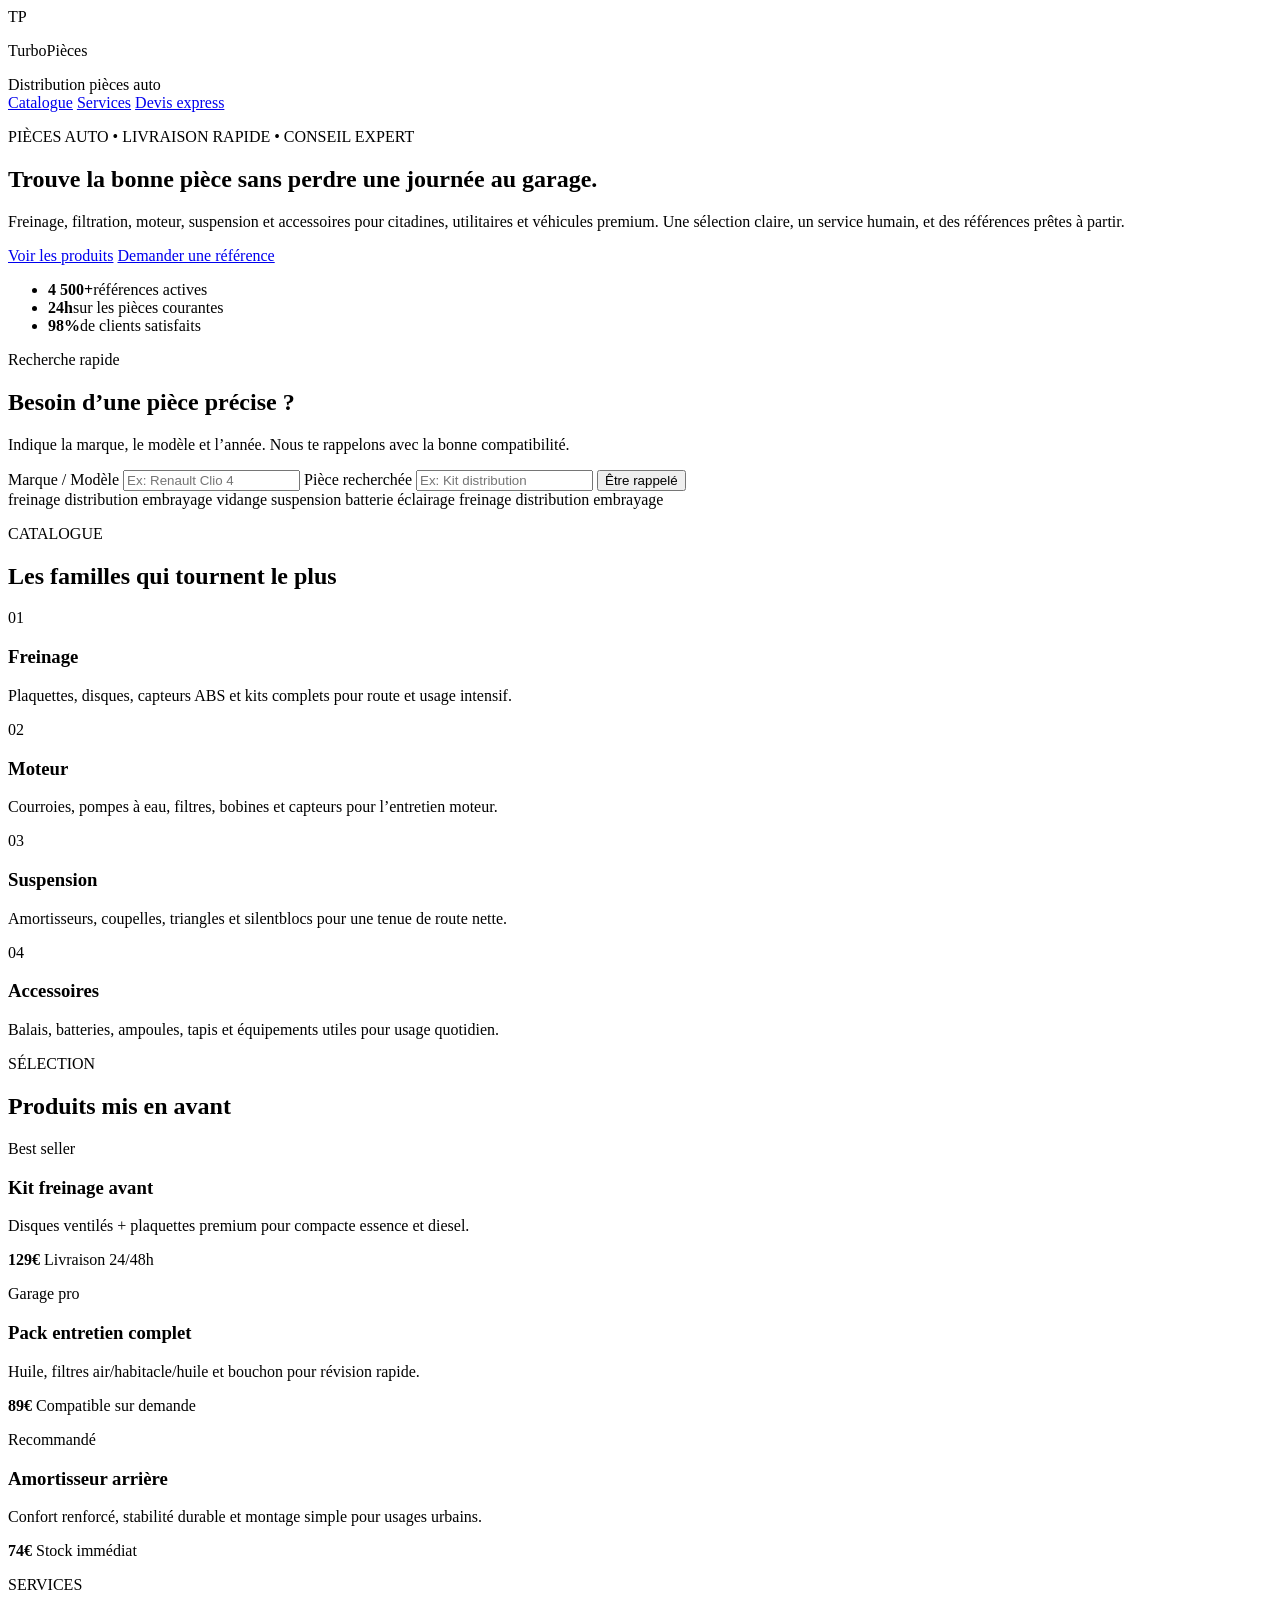
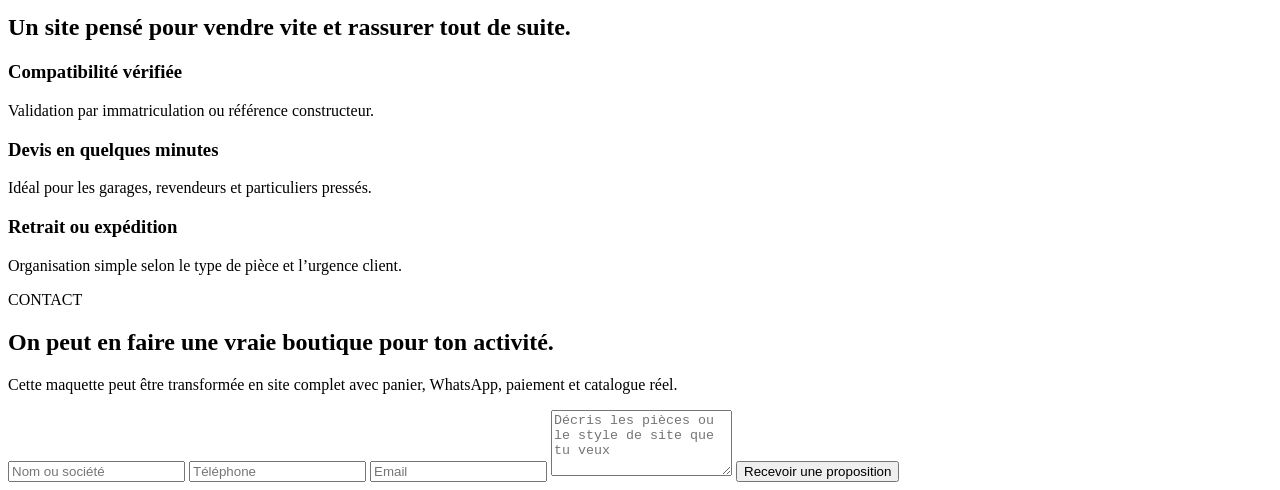
==== index.html @ 1acbd772 "Create index.html" ====
<!DOCTYPE html>
<html lang="fr">
<head>
  <meta charset="UTF-8">
  <meta name="viewport" content="width=device-width, initial-scale=1.0">
  <title>TurboPièces - Pièces auto neuves et reconditionnées</title>
  <meta name="description" content="TurboPièces propose des pièces auto fiables, des packs entretien et un accompagnement rapide pour trouver la bonne référence.">
  <link rel="preconnect" href="https://fonts.googleapis.com">
  <link rel="preconnect" href="https://fonts.gstatic.com" crossorigin>
  <link href="https://fonts.googleapis.com/css2?family=Oswald:wght@400;500;700&family=Manrope:wght@400;500;700;800&display=swap" rel="stylesheet">
  <link rel="stylesheet" href="styles.css">
</head>
<body>
  <div class="site-shell">
    <header class="hero">
      <nav class="topbar">
        <div class="brand">
          <span class="brand-mark">TP</span>
          <div>
            <p>TurboPièces</p>
            <span>Distribution pièces auto</span>
          </div>
        </div>
        <div class="topbar-links">
          <a href="#catalogue">Catalogue</a>
          <a href="#services">Services</a>
          <a href="#contact" class="button ghost">Devis express</a>
        </div>
      </nav>

      <section class="hero-content">
        <div class="hero-copy">
          <p class="eyebrow">PIÈCES AUTO • LIVRAISON RAPIDE • CONSEIL EXPERT</p>
          <h1>Trouve la bonne pièce sans perdre une journée au garage.</h1>
          <p class="hero-text">
            Freinage, filtration, moteur, suspension et accessoires pour citadines, utilitaires et véhicules premium.
            Une sélection claire, un service humain, et des références prêtes à partir.
          </p>
          <div class="hero-actions">
            <a href="#catalogue" class="button">Voir les produits</a>
            <a href="#contact" class="button secondary">Demander une référence</a>
          </div>
          <ul class="stats">
            <li><strong>4 500+</strong><span>références actives</span></li>
            <li><strong>24h</strong><span>sur les pièces courantes</span></li>
            <li><strong>98%</strong><span>de clients satisfaits</span></li>
          </ul>
        </div>

        <div class="hero-card">
          <p class="card-label">Recherche rapide</p>
          <h2>Besoin d’une pièce précise ?</h2>
          <p>Indique la marque, le modèle et l’année. Nous te rappelons avec la bonne compatibilité.</p>
          <form class="lookup-form">
            <label>
              Marque / Modèle
              <input type="text" placeholder="Ex: Renault Clio 4">
            </label>
            <label>
              Pièce recherchée
              <input type="text" placeholder="Ex: Kit distribution">
            </label>
            <button type="button" class="button full">Être rappelé</button>
          </form>
        </div>
      </section>
    </header>

    <main>
      <section class="marquee">
        <div class="marquee-track">
          <span>freinage</span>
          <span>distribution</span>
          <span>embrayage</span>
          <span>vidange</span>
          <span>suspension</span>
          <span>batterie</span>
          <span>éclairage</span>
          <span>freinage</span>
          <span>distribution</span>
          <span>embrayage</span>
        </div>
      </section>

      <section class="section" id="catalogue">
        <div class="section-heading">
          <p class="eyebrow">CATALOGUE</p>
          <h2>Les familles qui tournent le plus</h2>
        </div>
        <div class="category-grid">
          <article>
            <span>01</span>
            <h3>Freinage</h3>
            <p>Plaquettes, disques, capteurs ABS et kits complets pour route et usage intensif.</p>
          </article>
          <article>
            <span>02</span>
            <h3>Moteur</h3>
            <p>Courroies, pompes à eau, filtres, bobines et capteurs pour l’entretien moteur.</p>
          </article>
          <article>
            <span>03</span>
            <h3>Suspension</h3>
            <p>Amortisseurs, coupelles, triangles et silentblocs pour une tenue de route nette.</p>
          </article>
          <article>
            <span>04</span>
            <h3>Accessoires</h3>
            <p>Balais, batteries, ampoules, tapis et équipements utiles pour usage quotidien.</p>
          </article>
        </div>
      </section>

      <section class="section split-section">
        <div class="section-heading">
          <p class="eyebrow">SÉLECTION</p>
          <h2>Produits mis en avant</h2>
        </div>
        <div class="product-grid">
          <article class="product-card">
            <p class="product-tag">Best seller</p>
            <h3>Kit freinage avant</h3>
            <p>Disques ventilés + plaquettes premium pour compacte essence et diesel.</p>
            <div class="product-meta">
              <strong>129€</strong>
              <span>Livraison 24/48h</span>
            </div>
          </article>
          <article class="product-card accent">
            <p class="product-tag">Garage pro</p>
            <h3>Pack entretien complet</h3>
            <p>Huile, filtres air/habitacle/huile et bouchon pour révision rapide.</p>
            <div class="product-meta">
              <strong>89€</strong>
              <span>Compatible sur demande</span>
            </div>
          </article>
          <article class="product-card">
            <p class="product-tag">Recommandé</p>
            <h3>Amortisseur arrière</h3>
            <p>Confort renforcé, stabilité durable et montage simple pour usages urbains.</p>
            <div class="product-meta">
              <strong>74€</strong>
              <span>Stock immédiat</span>
            </div>
          </article>
        </div>
      </section>

      <section class="section service-band" id="services">
        <div>
          <p class="eyebrow">SERVICES</p>
          <h2>Un site pensé pour vendre vite et rassurer tout de suite.</h2>
        </div>
        <div class="service-list">
          <article>
            <h3>Compatibilité vérifiée</h3>
            <p>Validation par immatriculation ou référence constructeur.</p>
          </article>
          <article>
            <h3>Devis en quelques minutes</h3>
            <p>Idéal pour les garages, revendeurs et particuliers pressés.</p>
          </article>
          <article>
            <h3>Retrait ou expédition</h3>
            <p>Organisation simple selon le type de pièce et l’urgence client.</p>
          </article>
        </div>
      </section>

      <section class="section contact-section" id="contact">
        <div class="section-heading">
          <p class="eyebrow">CONTACT</p>
          <h2>On peut en faire une vraie boutique pour ton activité.</h2>
          <p>Cette maquette peut être transformée en site complet avec panier, WhatsApp, paiement et catalogue réel.</p>
        </div>
        <form class="contact-form">
          <input type="text" placeholder="Nom ou société">
          <input type="text" placeholder="Téléphone">
          <input type="email" placeholder="Email">
          <textarea rows="4" placeholder="Décris les pièces ou le style de site que tu veux"></textarea>
          <button type="button" class="button full">Recevoir une proposition</button>
        </form>
      </section>
    </main>
  </div>

  <script src="script.js"></script>
</body>
</html>
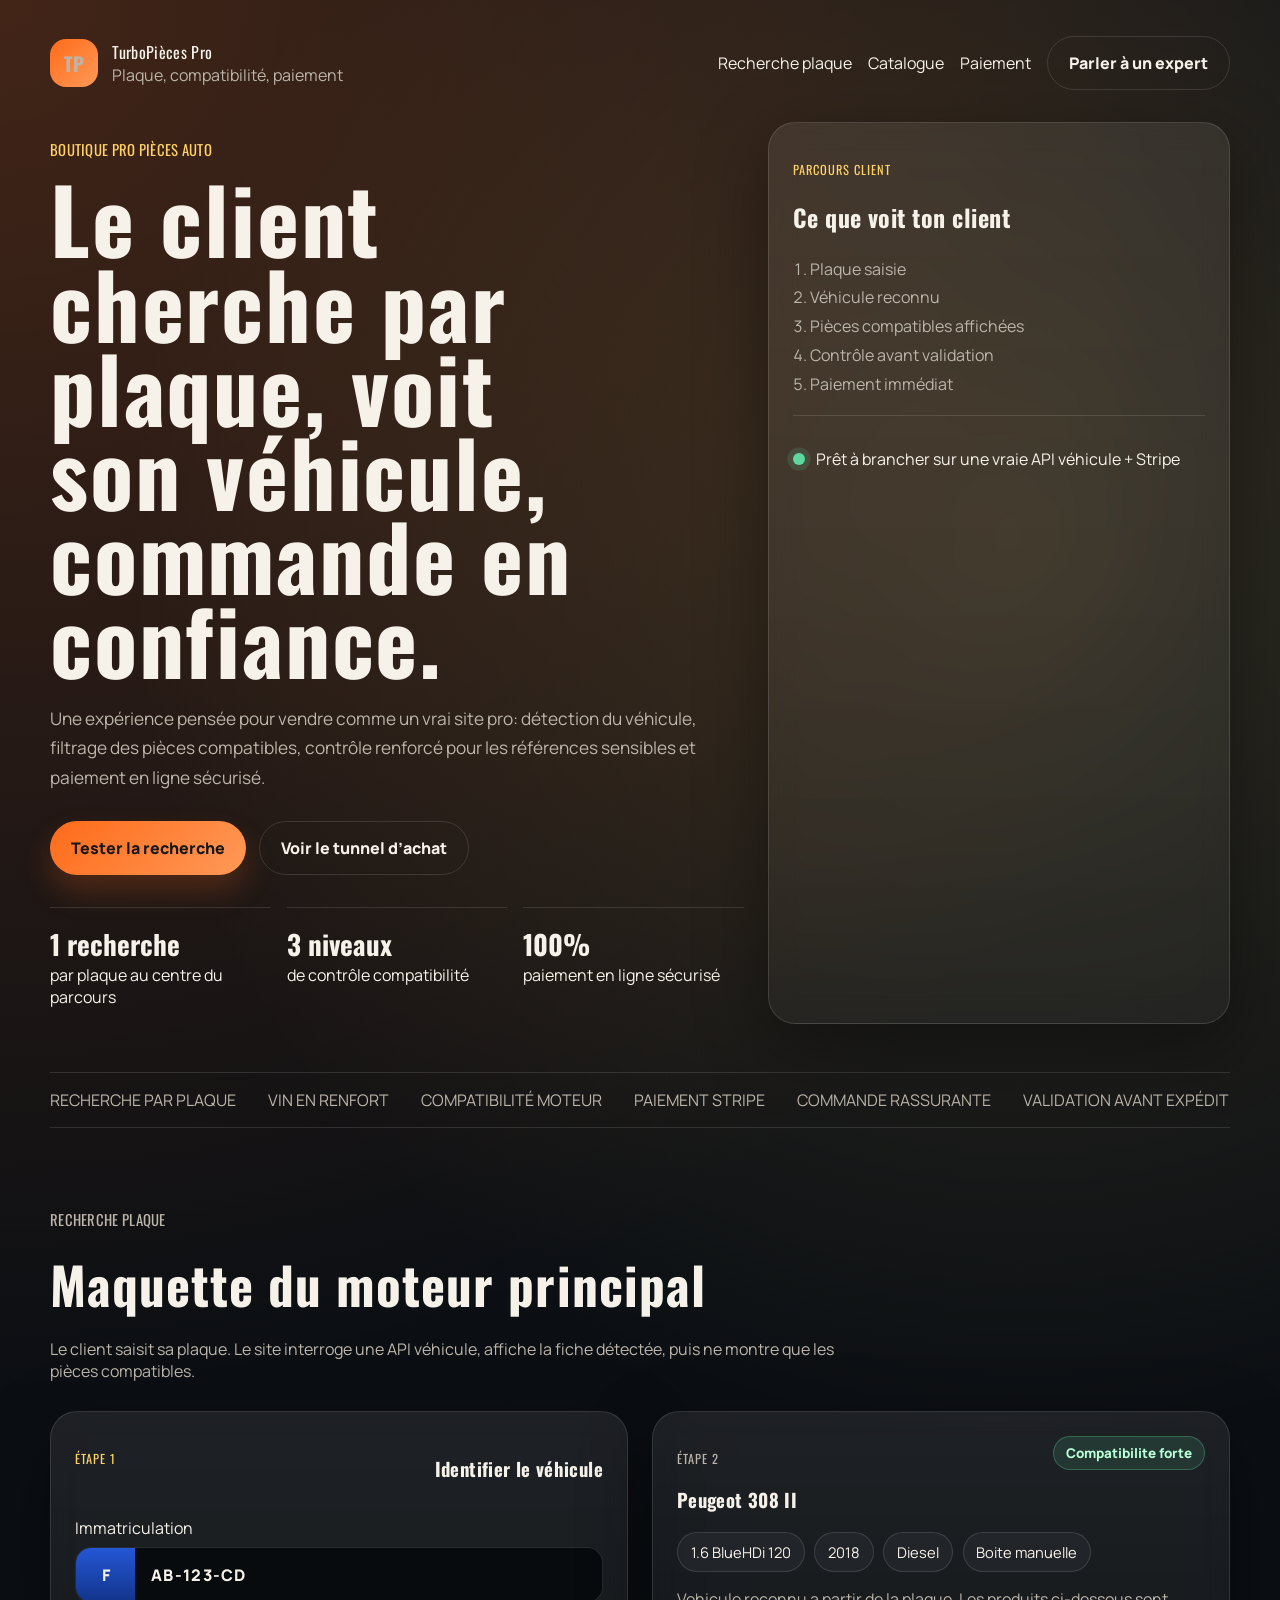
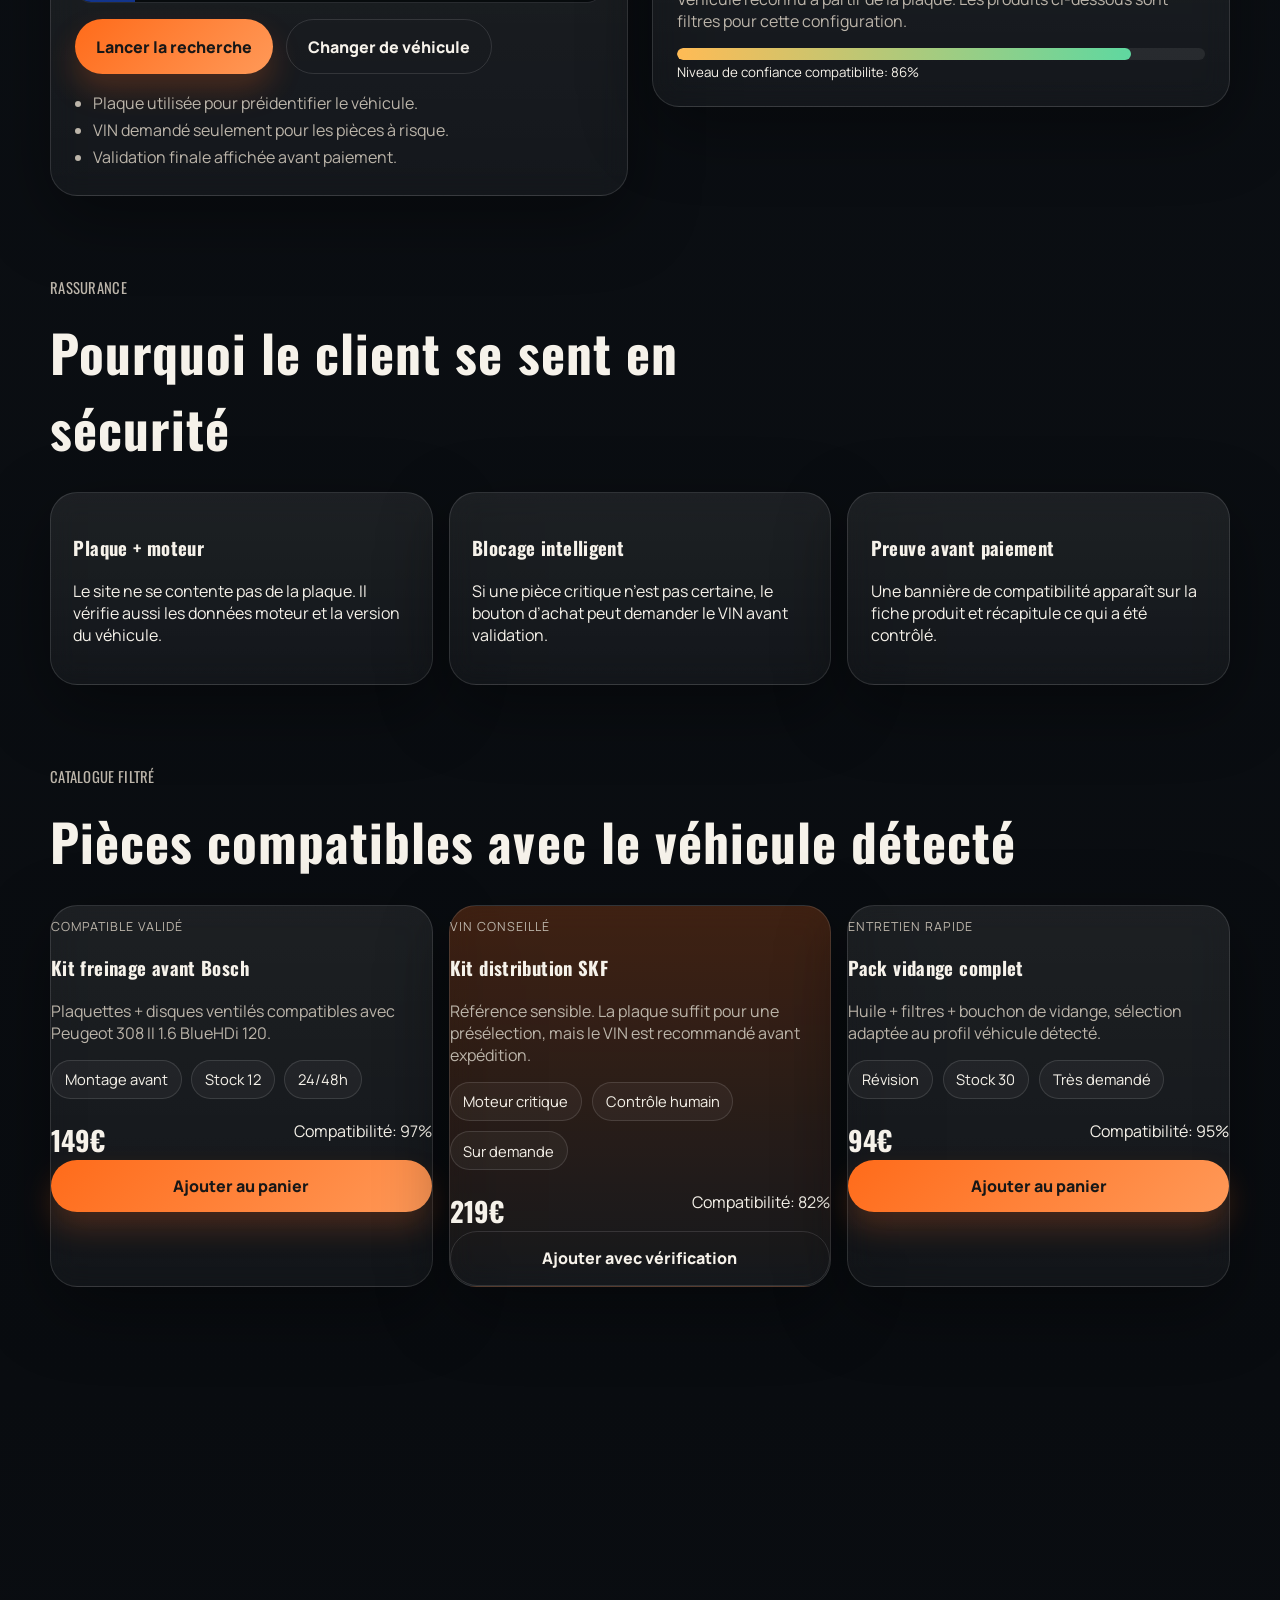
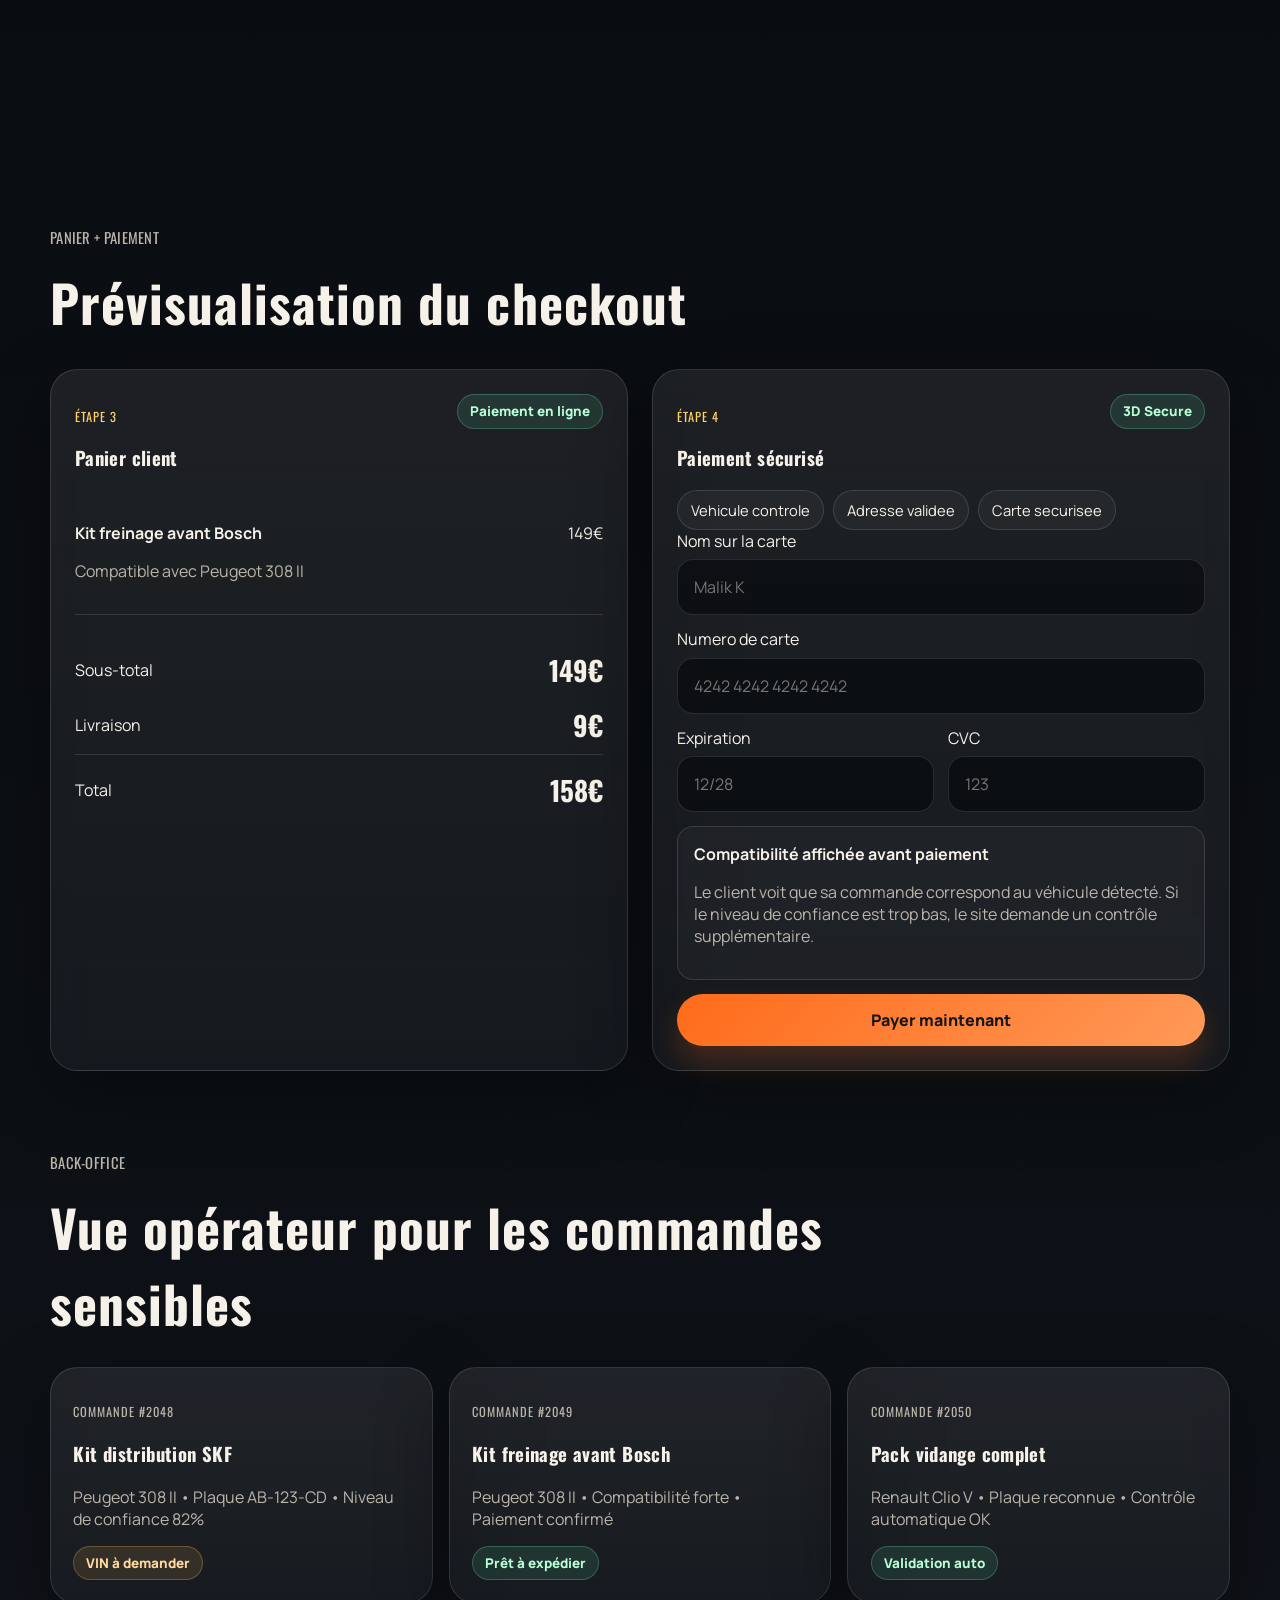
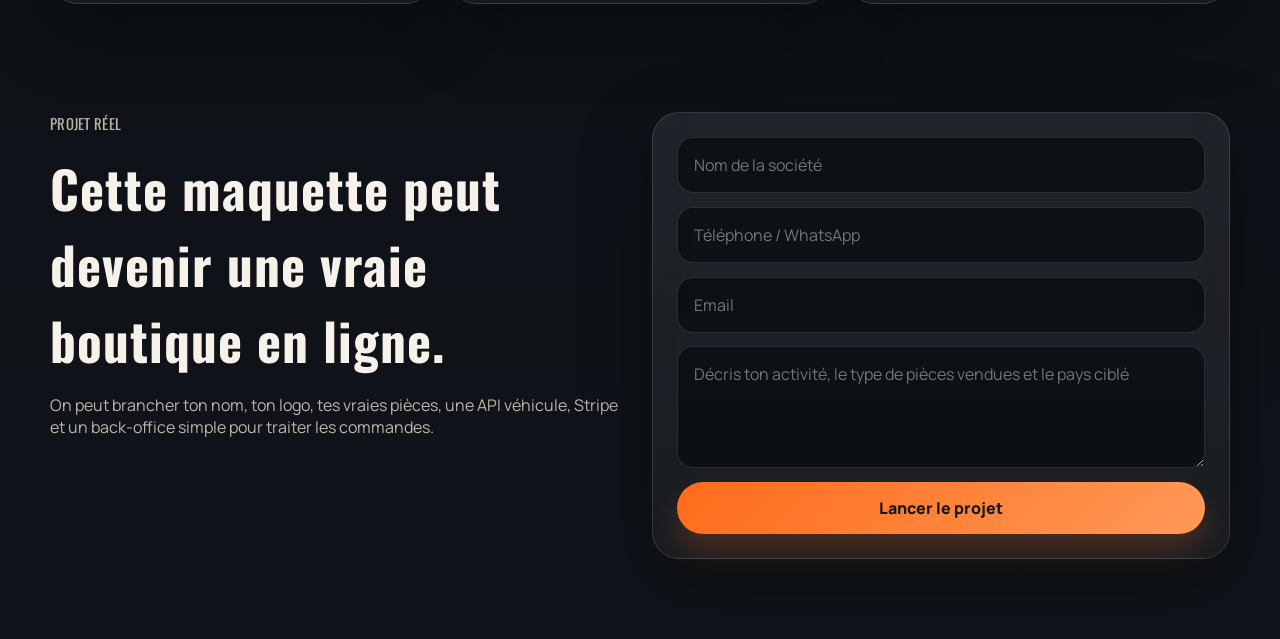
==== commit 5dff5b21: "Add files via upload" ====
--- a/index.html
+++ b/index.html
@@ -3,8 +3,8 @@
 <head>
   <meta charset="UTF-8">
   <meta name="viewport" content="width=device-width, initial-scale=1.0">
-  <title>TurboPièces - Pièces auto neuves et reconditionnées</title>
-  <meta name="description" content="TurboPièces propose des pièces auto fiables, des packs entretien et un accompagnement rapide pour trouver la bonne référence.">
+  <title>TurboPièces Pro - Recherche par plaque et paiement sécurisé</title>
+  <meta name="description" content="TurboPièces Pro est une maquette de boutique de pièces auto avec recherche par plaque, compatibilité renforcée et paiement en ligne sécurisé.">
   <link rel="preconnect" href="https://fonts.googleapis.com">
   <link rel="preconnect" href="https://fonts.gstatic.com" crossorigin>
   <link href="https://fonts.googleapis.com/css2?family=Oswald:wght@400;500;700&family=Manrope:wght@400;500;700;800&display=swap" rel="stylesheet">
@@ -17,169 +17,347 @@
         <div class="brand">
           <span class="brand-mark">TP</span>
           <div>
-            <p>TurboPièces</p>
-            <span>Distribution pièces auto</span>
+            <p>TurboPièces Pro</p>
+            <span>Plaque, compatibilité, paiement</span>
           </div>
         </div>
         <div class="topbar-links">
+          <a href="#lookup">Recherche plaque</a>
           <a href="#catalogue">Catalogue</a>
-          <a href="#services">Services</a>
-          <a href="#contact" class="button ghost">Devis express</a>
+          <a href="#checkout">Paiement</a>
+          <a href="#contact" class="button ghost">Parler à un expert</a>
         </div>
       </nav>
 
       <section class="hero-content">
         <div class="hero-copy">
-          <p class="eyebrow">PIÈCES AUTO • LIVRAISON RAPIDE • CONSEIL EXPERT</p>
-          <h1>Trouve la bonne pièce sans perdre une journée au garage.</h1>
+          <p class="eyebrow">BOUTIQUE PRO PIÈCES AUTO</p>
+          <h1>Le client cherche par plaque, voit son véhicule, commande en confiance.</h1>
           <p class="hero-text">
-            Freinage, filtration, moteur, suspension et accessoires pour citadines, utilitaires et véhicules premium.
-            Une sélection claire, un service humain, et des références prêtes à partir.
+            Une expérience pensée pour vendre comme un vrai site pro: détection du véhicule, filtrage des pièces compatibles,
+            contrôle renforcé pour les références sensibles et paiement en ligne sécurisé.
           </p>
           <div class="hero-actions">
-            <a href="#catalogue" class="button">Voir les produits</a>
-            <a href="#contact" class="button secondary">Demander une référence</a>
+            <a href="#lookup" class="button">Tester la recherche</a>
+            <a href="#checkout" class="button secondary">Voir le tunnel d’achat</a>
           </div>
           <ul class="stats">
-            <li><strong>4 500+</strong><span>références actives</span></li>
-            <li><strong>24h</strong><span>sur les pièces courantes</span></li>
-            <li><strong>98%</strong><span>de clients satisfaits</span></li>
+            <li><strong>1 recherche</strong><span>par plaque au centre du parcours</span></li>
+            <li><strong>3 niveaux</strong><span>de contrôle compatibilité</span></li>
+            <li><strong>100%</strong><span>paiement en ligne sécurisé</span></li>
           </ul>
         </div>
 
-        <div class="hero-card">
-          <p class="card-label">Recherche rapide</p>
-          <h2>Besoin d’une pièce précise ?</h2>
-          <p>Indique la marque, le modèle et l’année. Nous te rappelons avec la bonne compatibilité.</p>
-          <form class="lookup-form">
-            <label>
-              Marque / Modèle
-              <input type="text" placeholder="Ex: Renault Clio 4">
-            </label>
-            <label>
-              Pièce recherchée
-              <input type="text" placeholder="Ex: Kit distribution">
-            </label>
-            <button type="button" class="button full">Être rappelé</button>
-          </form>
-        </div>
+        <aside class="hero-card trust-card">
+          <p class="card-label">Parcours client</p>
+          <h2>Ce que voit ton client</h2>
+          <ol class="flow-list">
+            <li>Plaque saisie</li>
+            <li>Véhicule reconnu</li>
+            <li>Pièces compatibles affichées</li>
+            <li>Contrôle avant validation</li>
+            <li>Paiement immédiat</li>
+          </ol>
+          <div class="mini-status">
+            <span class="status-dot"></span>
+            <p>Prêt à brancher sur une vraie API véhicule + Stripe</p>
+          </div>
+        </aside>
       </section>
     </header>
 
     <main>
       <section class="marquee">
         <div class="marquee-track">
-          <span>freinage</span>
-          <span>distribution</span>
-          <span>embrayage</span>
-          <span>vidange</span>
-          <span>suspension</span>
-          <span>batterie</span>
-          <span>éclairage</span>
-          <span>freinage</span>
-          <span>distribution</span>
-          <span>embrayage</span>
+          <span>recherche par plaque</span>
+          <span>vin en renfort</span>
+          <span>compatibilité moteur</span>
+          <span>paiement stripe</span>
+          <span>commande rassurante</span>
+          <span>validation avant expédition</span>
+          <span>recherche par plaque</span>
+          <span>vin en renfort</span>
+        </div>
+      </section>
+
+      <section class="section lookup-section" id="lookup">
+        <div class="section-heading narrow">
+          <p class="eyebrow">RECHERCHE PLAQUE</p>
+          <h2>Maquette du moteur principal</h2>
+          <p>Le client saisit sa plaque. Le site interroge une API véhicule, affiche la fiche détectée, puis ne montre que les pièces compatibles.</p>
+        </div>
+
+        <div class="lookup-layout">
+          <form class="plate-panel">
+            <div class="plate-head">
+              <p class="card-label">Étape 1</p>
+              <h3>Identifier le véhicule</h3>
+            </div>
+            <label class="plate-label" for="plate-input">Immatriculation</label>
+            <div class="plate-input-wrap">
+              <span class="plate-country">F</span>
+              <input id="plate-input" type="text" value="AB-123-CD" autocomplete="off" spellcheck="false">
+            </div>
+            <div class="plate-actions">
+              <button type="button" class="button" id="plate-search-button">Lancer la recherche</button>
+              <button type="button" class="button secondary" id="plate-demo-button">Changer de véhicule</button>
+            </div>
+            <ul class="lookup-notes">
+              <li>Plaque utilisée pour préidentifier le véhicule.</li>
+              <li>VIN demandé seulement pour les pièces à risque.</li>
+              <li>Validation finale affichée avant paiement.</li>
+            </ul>
+          </form>
+
+          <div class="vehicle-panel">
+            <div class="vehicle-card" id="vehicle-card">
+              <div class="vehicle-header">
+                <div>
+                  <p class="card-label">Étape 2</p>
+                  <h3 id="vehicle-title">Peugeot 308 II</h3>
+                </div>
+                <span class="compat-badge" id="vehicle-badge">Compatibilité forte</span>
+              </div>
+              <div class="vehicle-specs" id="vehicle-specs">
+                <span>1.6 BlueHDi 120</span>
+                <span>2018</span>
+                <span>Diesel</span>
+                <span>Boîte manuelle</span>
+              </div>
+              <p id="vehicle-summary">
+                Véhicule reconnu à partir de la plaque. Les produits ci-dessous sont filtrés pour cette configuration.
+              </p>
+              <div class="confidence-bar">
+                <div class="confidence-bar-fill" id="confidence-fill" style="width: 86%;"></div>
+              </div>
+              <small id="confidence-text">Niveau de confiance compatibilité: 86%</small>
+            </div>
+          </div>
+        </div>
+      </section>
+
+      <section class="section assurance-section">
+        <div class="section-heading narrow">
+          <p class="eyebrow">RASSURANCE</p>
+          <h2>Pourquoi le client se sent en sécurité</h2>
+        </div>
+        <div class="assurance-grid">
+          <article>
+            <h3>Plaque + moteur</h3>
+            <p>Le site ne se contente pas de la plaque. Il vérifie aussi les données moteur et la version du véhicule.</p>
+          </article>
+          <article>
+            <h3>Blocage intelligent</h3>
+            <p>Si une pièce critique n’est pas certaine, le bouton d’achat peut demander le VIN avant validation.</p>
+          </article>
+          <article>
+            <h3>Preuve avant paiement</h3>
+            <p>Une bannière de compatibilité apparaît sur la fiche produit et récapitule ce qui a été contrôlé.</p>
+          </article>
         </div>
       </section>
 
       <section class="section" id="catalogue">
         <div class="section-heading">
-          <p class="eyebrow">CATALOGUE</p>
-          <h2>Les familles qui tournent le plus</h2>
-        </div>
-        <div class="category-grid">
+          <p class="eyebrow">CATALOGUE FILTRÉ</p>
+          <h2>Pièces compatibles avec le véhicule détecté</h2>
+        </div>
+        <div class="product-grid catalog-grid">
+          <article class="product-card">
+            <p class="product-tag">Compatible validé</p>
+            <h3>Kit freinage avant Bosch</h3>
+            <p>Plaquettes + disques ventilés compatibles avec Peugeot 308 II 1.6 BlueHDi 120.</p>
+            <div class="product-flags">
+              <span>Montage avant</span>
+              <span>Stock 12</span>
+              <span>24/48h</span>
+            </div>
+            <div class="product-meta">
+              <strong>149€</strong>
+              <span>Compatibilité: 97%</span>
+            </div>
+            <button type="button" class="button full add-cart-button" data-product="Kit freinage avant Bosch" data-price="149">Ajouter au panier</button>
+          </article>
+
+          <article class="product-card accent">
+            <p class="product-tag">VIN conseillé</p>
+            <h3>Kit distribution SKF</h3>
+            <p>Référence sensible. La plaque suffit pour une présélection, mais le VIN est recommandé avant expédition.</p>
+            <div class="product-flags">
+              <span>Moteur critique</span>
+              <span>Contrôle humain</span>
+              <span>Sur demande</span>
+            </div>
+            <div class="product-meta">
+              <strong>219€</strong>
+              <span>Compatibilité: 82%</span>
+            </div>
+            <button type="button" class="button full secondary add-cart-button" data-product="Kit distribution SKF" data-price="219">Ajouter avec vérification</button>
+          </article>
+
+          <article class="product-card">
+            <p class="product-tag">Entretien rapide</p>
+            <h3>Pack vidange complet</h3>
+            <p>Huile + filtres + bouchon de vidange, sélection adaptée au profil véhicule détecté.</p>
+            <div class="product-flags">
+              <span>Révision</span>
+              <span>Stock 30</span>
+              <span>Très demandé</span>
+            </div>
+            <div class="product-meta">
+              <strong>94€</strong>
+              <span>Compatibilité: 95%</span>
+            </div>
+            <button type="button" class="button full add-cart-button" data-product="Pack vidange complet" data-price="94">Ajouter au panier</button>
+          </article>
+        </div>
+      </section>
+
+      <section class="section process-section">
+        <div class="section-heading">
+          <p class="eyebrow">TUNNEL PRO</p>
+          <h2>Ce qu’il faudra brancher en vrai</h2>
+        </div>
+        <div class="timeline-grid">
           <article>
             <span>01</span>
-            <h3>Freinage</h3>
-            <p>Plaquettes, disques, capteurs ABS et kits complets pour route et usage intensif.</p>
+            <h3>API plaque / véhicule</h3>
+            <p>Service partenaire pour récupérer les données techniques exploitables à partir de l’immatriculation.</p>
           </article>
           <article>
             <span>02</span>
-            <h3>Moteur</h3>
-            <p>Courroies, pompes à eau, filtres, bobines et capteurs pour l’entretien moteur.</p>
+            <h3>Base de compatibilité</h3>
+            <p>Catalogue de pièces avec correspondance exacte par moteur, finition, année et parfois VIN.</p>
           </article>
           <article>
             <span>03</span>
-            <h3>Suspension</h3>
-            <p>Amortisseurs, coupelles, triangles et silentblocs pour une tenue de route nette.</p>
+            <h3>Paiement Stripe</h3>
+            <p>Checkout carte bancaire, 3D Secure, mails de confirmation et gestion du statut de commande.</p>
           </article>
           <article>
             <span>04</span>
-            <h3>Accessoires</h3>
-            <p>Balais, batteries, ampoules, tapis et équipements utiles pour usage quotidien.</p>
-          </article>
-        </div>
-      </section>
-
-      <section class="section split-section">
+            <h3>Back-office</h3>
+            <p>Validation manuelle des cas sensibles, suivi des commandes et mise à jour des stocks.</p>
+          </article>
+        </div>
+      </section>
+
+      <section class="section checkout-section" id="checkout">
         <div class="section-heading">
-          <p class="eyebrow">SÉLECTION</p>
-          <h2>Produits mis en avant</h2>
-        </div>
-        <div class="product-grid">
-          <article class="product-card">
-            <p class="product-tag">Best seller</p>
-            <h3>Kit freinage avant</h3>
-            <p>Disques ventilés + plaquettes premium pour compacte essence et diesel.</p>
-            <div class="product-meta">
-              <strong>129€</strong>
-              <span>Livraison 24/48h</span>
-            </div>
-          </article>
-          <article class="product-card accent">
-            <p class="product-tag">Garage pro</p>
-            <h3>Pack entretien complet</h3>
-            <p>Huile, filtres air/habitacle/huile et bouchon pour révision rapide.</p>
-            <div class="product-meta">
-              <strong>89€</strong>
-              <span>Compatible sur demande</span>
-            </div>
-          </article>
-          <article class="product-card">
-            <p class="product-tag">Recommandé</p>
-            <h3>Amortisseur arrière</h3>
-            <p>Confort renforcé, stabilité durable et montage simple pour usages urbains.</p>
-            <div class="product-meta">
-              <strong>74€</strong>
-              <span>Stock immédiat</span>
-            </div>
-          </article>
-        </div>
-      </section>
-
-      <section class="section service-band" id="services">
-        <div>
-          <p class="eyebrow">SERVICES</p>
-          <h2>Un site pensé pour vendre vite et rassurer tout de suite.</h2>
-        </div>
-        <div class="service-list">
-          <article>
-            <h3>Compatibilité vérifiée</h3>
-            <p>Validation par immatriculation ou référence constructeur.</p>
-          </article>
-          <article>
-            <h3>Devis en quelques minutes</h3>
-            <p>Idéal pour les garages, revendeurs et particuliers pressés.</p>
-          </article>
-          <article>
-            <h3>Retrait ou expédition</h3>
-            <p>Organisation simple selon le type de pièce et l’urgence client.</p>
+          <p class="eyebrow">PANIER + PAIEMENT</p>
+          <h2>Prévisualisation du checkout</h2>
+        </div>
+
+        <div class="checkout-layout">
+          <div class="cart-card">
+            <div class="checkout-card-head">
+              <div>
+                <p class="card-label">Étape 3</p>
+                <h3>Panier client</h3>
+              </div>
+              <span class="checkout-pill">Paiement en ligne</span>
+            </div>
+
+            <div class="cart-items" id="cart-items">
+              <article class="cart-item">
+                <div>
+                  <strong>Kit freinage avant Bosch</strong>
+                  <p>Compatible avec Peugeot 308 II 1.6 BlueHDi 120</p>
+                </div>
+                <span>149€</span>
+              </article>
+            </div>
+
+            <div class="cart-totals">
+              <div><span>Sous-total</span><strong id="subtotal">149€</strong></div>
+              <div><span>Livraison</span><strong>9€</strong></div>
+              <div class="total-row"><span>Total</span><strong id="total">158€</strong></div>
+            </div>
+          </div>
+
+          <div class="payment-card">
+            <div class="checkout-card-head">
+              <div>
+                <p class="card-label">Étape 4</p>
+                <h3>Paiement sécurisé</h3>
+              </div>
+              <span class="secure-badge">3D Secure</span>
+            </div>
+
+            <div class="secure-checks">
+              <span>Vehicule controle</span>
+              <span>Adresse validee</span>
+              <span>Carte securisee</span>
+            </div>
+
+            <form class="payment-form">
+              <label>
+                Nom sur la carte
+                <input type="text" placeholder="Malik K">
+              </label>
+              <label>
+                Numero de carte
+                <input type="text" placeholder="4242 4242 4242 4242">
+              </label>
+              <div class="payment-row">
+                <label>
+                  Expiration
+                  <input type="text" placeholder="12/28">
+                </label>
+                <label>
+                  CVC
+                  <input type="text" placeholder="123">
+                </label>
+              </div>
+              <div class="compat-summary">
+                <strong>Compatibilité affichée avant paiement</strong>
+                <p>Le client voit que sa commande correspond au véhicule détecté. Si le niveau de confiance est trop bas, le site demande un contrôle supplémentaire.</p>
+              </div>
+              <button type="button" class="button full">Payer maintenant</button>
+            </form>
+          </div>
+        </div>
+      </section>
+
+      <section class="section admin-section">
+        <div class="section-heading narrow">
+          <p class="eyebrow">BACK-OFFICE</p>
+          <h2>Vue opérateur pour les commandes sensibles</h2>
+        </div>
+        <div class="admin-grid">
+          <article class="admin-card">
+            <p class="card-label">Commande #2048</p>
+            <h3>Kit distribution SKF</h3>
+            <p>Peugeot 308 II • Plaque AB-123-CD • Niveau de confiance 82%</p>
+            <span class="admin-badge warning">VIN à demander</span>
+          </article>
+          <article class="admin-card">
+            <p class="card-label">Commande #2049</p>
+            <h3>Kit freinage avant Bosch</h3>
+            <p>Peugeot 308 II • Compatibilité forte • Paiement confirmé</p>
+            <span class="admin-badge success">Prêt à expédier</span>
+          </article>
+          <article class="admin-card">
+            <p class="card-label">Commande #2050</p>
+            <h3>Pack vidange complet</h3>
+            <p>Renault Clio V • Plaque reconnue • Contrôle automatique OK</p>
+            <span class="admin-badge success">Validation auto</span>
           </article>
         </div>
       </section>
 
       <section class="section contact-section" id="contact">
         <div class="section-heading">
-          <p class="eyebrow">CONTACT</p>
-          <h2>On peut en faire une vraie boutique pour ton activité.</h2>
-          <p>Cette maquette peut être transformée en site complet avec panier, WhatsApp, paiement et catalogue réel.</p>
+          <p class="eyebrow">PROJET RÉEL</p>
+          <h2>Cette maquette peut devenir une vraie boutique en ligne.</h2>
+          <p>On peut brancher ton nom, ton logo, tes vraies pièces, une API véhicule, Stripe et un back-office simple pour traiter les commandes.</p>
         </div>
         <form class="contact-form">
-          <input type="text" placeholder="Nom ou société">
-          <input type="text" placeholder="Téléphone">
+          <input type="text" placeholder="Nom de la société">
+          <input type="text" placeholder="Téléphone / WhatsApp">
           <input type="email" placeholder="Email">
-          <textarea rows="4" placeholder="Décris les pièces ou le style de site que tu veux"></textarea>
-          <button type="button" class="button full">Recevoir une proposition</button>
+          <textarea rows="4" placeholder="Décris ton activité, le type de pièces vendues et le pays ciblé"></textarea>
+          <button type="button" class="button full">Lancer le projet</button>
         </form>
       </section>
     </main>
--- a/styles.css
+++ b/styles.css
@@ -0,0 +1,619 @@
+:root {
+  --bg: #0a0d10;
+  --bg-soft: #131920;
+  --panel: rgba(255, 255, 255, 0.06);
+  --panel-strong: rgba(255, 255, 255, 0.09);
+  --text: #f6f2ea;
+  --muted: #bcb5aa;
+  --line: rgba(255, 255, 255, 0.12);
+  --accent: #ff6b1a;
+  --accent-soft: #ff9958;
+  --accent-2: #ffd166;
+  --success: #5fd8a0;
+  --warning: #ffbb55;
+  --shadow: 0 22px 70px rgba(0, 0, 0, 0.38);
+}
+
+* {
+  box-sizing: border-box;
+}
+
+html {
+  scroll-behavior: smooth;
+}
+
+body {
+  margin: 0;
+  color: var(--text);
+  font-family: "Manrope", sans-serif;
+  background:
+    radial-gradient(circle at top left, rgba(255, 107, 26, 0.22), transparent 25%),
+    radial-gradient(circle at 80% 10%, rgba(255, 209, 102, 0.15), transparent 18%),
+    linear-gradient(180deg, #0d1116 0%, #090c10 55%, #10141a 100%);
+}
+
+a {
+  color: inherit;
+  text-decoration: none;
+}
+
+button,
+input,
+textarea {
+  font: inherit;
+}
+
+.site-shell {
+  min-height: 100vh;
+}
+
+.hero,
+.section,
+.marquee {
+  width: min(1180px, calc(100% - 2rem));
+  margin: 0 auto;
+}
+
+.hero {
+  padding: 1.25rem 0 2rem;
+}
+
+.topbar {
+  display: flex;
+  justify-content: space-between;
+  align-items: center;
+  gap: 1rem;
+  padding: 1rem 0 2rem;
+}
+
+.brand {
+  display: flex;
+  align-items: center;
+  gap: 0.9rem;
+}
+
+.brand-mark {
+  width: 3rem;
+  height: 3rem;
+  display: grid;
+  place-items: center;
+  border-radius: 1rem;
+  background: linear-gradient(135deg, var(--accent), var(--accent-soft));
+  color: #161616;
+  font-weight: 800;
+  font-size: 1.2rem;
+  font-family: "Oswald", sans-serif;
+}
+
+.brand p,
+.brand span {
+  margin: 0;
+}
+
+.brand p,
+.eyebrow,
+h1,
+h2,
+h3,
+.card-label {
+  font-family: "Oswald", sans-serif;
+  letter-spacing: 0.02em;
+}
+
+.brand span,
+.hero-text,
+.section-heading p,
+.lookup-notes,
+.vehicle-card p,
+.product-card p,
+.timeline-grid p,
+.admin-card p,
+.compat-summary p,
+.flow-list,
+.service-copy,
+.cart-item p {
+  color: var(--muted);
+}
+
+.topbar-links {
+  display: flex;
+  align-items: center;
+  gap: 1rem;
+  flex-wrap: wrap;
+}
+
+.button {
+  display: inline-flex;
+  align-items: center;
+  justify-content: center;
+  width: fit-content;
+  border: 0;
+  border-radius: 999px;
+  padding: 0.95rem 1.3rem;
+  background: linear-gradient(135deg, var(--accent), var(--accent-soft));
+  color: #171717;
+  font-weight: 800;
+  cursor: pointer;
+  box-shadow: 0 16px 30px rgba(255, 107, 26, 0.22);
+  transition: transform 180ms ease, box-shadow 180ms ease, background 180ms ease;
+}
+
+.button:hover {
+  transform: translateY(-2px);
+}
+
+.button.secondary,
+.button.ghost {
+  background: transparent;
+  color: var(--text);
+  border: 1px solid var(--line);
+  box-shadow: none;
+}
+
+.button.full {
+  width: 100%;
+}
+
+.hero-content,
+.lookup-layout,
+.checkout-layout,
+.contact-section {
+  display: grid;
+  gap: 1.5rem;
+}
+
+.hero-content {
+  grid-template-columns: 1.2fr 0.8fr;
+  align-items: stretch;
+}
+
+.hero-copy {
+  padding: 1rem 0;
+}
+
+.eyebrow {
+  margin: 0 0 1rem;
+  font-size: 0.92rem;
+  color: var(--accent-2);
+}
+
+h1 {
+  margin: 0;
+  max-width: 12ch;
+  line-height: 0.94;
+  font-size: clamp(3rem, 7vw, 6rem);
+}
+
+.hero-text {
+  max-width: 48rem;
+  font-size: 1.08rem;
+  line-height: 1.7;
+  margin: 1.4rem 0 0;
+}
+
+.hero-actions {
+  display: flex;
+  flex-wrap: wrap;
+  gap: 0.85rem;
+  margin-top: 1.8rem;
+}
+
+.stats {
+  display: grid;
+  grid-template-columns: repeat(3, minmax(0, 1fr));
+  gap: 1rem;
+  list-style: none;
+  padding: 0;
+  margin: 2rem 0 0;
+}
+
+.stats li {
+  padding-top: 1rem;
+  border-top: 1px solid var(--line);
+}
+
+.stats strong,
+.product-meta strong,
+.cart-totals strong {
+  display: block;
+  font-family: "Oswald", sans-serif;
+  font-size: 1.7rem;
+}
+
+.hero-card,
+.plate-panel,
+.vehicle-card,
+.product-card,
+.timeline-grid article,
+.cart-card,
+.payment-card,
+.admin-card,
+.contact-form,
+.assurance-grid article {
+  border: 1px solid var(--line);
+  border-radius: 1.7rem;
+  background: linear-gradient(180deg, rgba(255, 255, 255, 0.08), rgba(255, 255, 255, 0.04));
+  box-shadow: var(--shadow);
+  backdrop-filter: blur(14px);
+}
+
+.hero-card,
+.plate-panel,
+.vehicle-card,
+.cart-card,
+.payment-card,
+.contact-form {
+  padding: 1.5rem;
+}
+
+.flow-list {
+  margin: 1rem 0 0;
+  padding-left: 1.1rem;
+  line-height: 1.8;
+}
+
+.mini-status {
+  display: flex;
+  align-items: center;
+  gap: 0.7rem;
+  padding-top: 1rem;
+  margin-top: 1rem;
+  border-top: 1px solid var(--line);
+}
+
+.status-dot {
+  width: 0.75rem;
+  height: 0.75rem;
+  border-radius: 999px;
+  background: var(--success);
+  box-shadow: 0 0 0 0.35rem rgba(95, 216, 160, 0.14);
+}
+
+.marquee {
+  overflow: hidden;
+  margin-top: 1rem;
+  border-top: 1px solid var(--line);
+  border-bottom: 1px solid var(--line);
+}
+
+.marquee-track {
+  display: flex;
+  gap: 2rem;
+  width: max-content;
+  padding: 1rem 0;
+  text-transform: uppercase;
+  color: var(--muted);
+  animation: slide 22s linear infinite;
+}
+
+.section {
+  padding: 5rem 0 0;
+}
+
+.section-heading h2 {
+  margin: 0;
+  font-size: clamp(2.2rem, 4vw, 3.7rem);
+}
+
+.section-heading.narrow {
+  max-width: 50rem;
+}
+
+.lookup-layout,
+.checkout-layout,
+.contact-section {
+  grid-template-columns: repeat(2, minmax(0, 1fr));
+  margin-top: 1.8rem;
+}
+
+.plate-head,
+.vehicle-header,
+.checkout-card-head {
+  display: flex;
+  justify-content: space-between;
+  gap: 1rem;
+  align-items: start;
+}
+
+.plate-label {
+  display: block;
+  margin: 1rem 0 0.55rem;
+}
+
+.plate-input-wrap {
+  display: grid;
+  grid-template-columns: auto 1fr;
+  overflow: hidden;
+  border-radius: 1rem;
+  border: 1px solid var(--line);
+  background: rgba(8, 10, 14, 0.74);
+}
+
+.plate-country {
+  display: grid;
+  place-items: center;
+  min-width: 3.7rem;
+  font-weight: 800;
+  background: linear-gradient(180deg, #2457d6, #12348a);
+}
+
+input,
+textarea {
+  width: 100%;
+  padding: 1rem;
+  border: 1px solid var(--line);
+  border-radius: 1rem;
+  background: rgba(8, 10, 14, 0.7);
+  color: var(--text);
+}
+
+.plate-input-wrap input {
+  border: 0;
+  border-radius: 0;
+  text-transform: uppercase;
+  letter-spacing: 0.08em;
+  font-weight: 800;
+}
+
+.plate-actions {
+  display: flex;
+  flex-wrap: wrap;
+  gap: 0.85rem;
+  margin-top: 1rem;
+}
+
+.lookup-notes {
+  margin: 1rem 0 0;
+  padding-left: 1.1rem;
+  line-height: 1.7;
+}
+
+.compat-badge,
+.checkout-pill,
+.secure-badge,
+.admin-badge {
+  display: inline-flex;
+  align-items: center;
+  justify-content: center;
+  padding: 0.45rem 0.75rem;
+  border-radius: 999px;
+  font-size: 0.84rem;
+  font-weight: 800;
+}
+
+.compat-badge,
+.checkout-pill,
+.secure-badge,
+.admin-badge.success {
+  background: rgba(95, 216, 160, 0.12);
+  color: #b8ffd6;
+  border: 1px solid rgba(95, 216, 160, 0.3);
+}
+
+.admin-badge.warning {
+  background: rgba(255, 187, 85, 0.12);
+  color: #ffd9a1;
+  border: 1px solid rgba(255, 187, 85, 0.28);
+}
+
+.vehicle-specs,
+.product-flags,
+.secure-checks {
+  display: flex;
+  flex-wrap: wrap;
+  gap: 0.6rem;
+}
+
+.vehicle-specs span,
+.product-flags span,
+.secure-checks span {
+  padding: 0.55rem 0.8rem;
+  border-radius: 999px;
+  border: 1px solid var(--line);
+  background: rgba(255, 255, 255, 0.04);
+  color: var(--text);
+  font-size: 0.92rem;
+}
+
+.confidence-bar {
+  height: 0.8rem;
+  overflow: hidden;
+  margin-top: 1rem;
+  border-radius: 999px;
+  background: rgba(255, 255, 255, 0.08);
+}
+
+.confidence-bar-fill {
+  height: 100%;
+  border-radius: inherit;
+  background: linear-gradient(90deg, var(--warning), var(--success));
+}
+
+.assurance-grid,
+.timeline-grid,
+.admin-grid {
+  display: grid;
+  gap: 1rem;
+  margin-top: 1.6rem;
+}
+
+.assurance-grid {
+  grid-template-columns: repeat(3, minmax(0, 1fr));
+}
+
+.assurance-grid article,
+.timeline-grid article,
+.admin-card {
+  padding: 1.4rem;
+}
+
+.catalog-grid {
+  margin-top: 1.6rem;
+}
+
+.product-grid {
+  display: grid;
+  grid-template-columns: repeat(3, minmax(0, 1fr));
+  gap: 1rem;
+}
+
+.product-card.accent {
+  background: linear-gradient(180deg, rgba(255, 107, 26, 0.22), rgba(255, 255, 255, 0.05));
+}
+
+.product-tag,
+.card-label {
+  text-transform: uppercase;
+  font-size: 0.78rem;
+  letter-spacing: 0.08em;
+  color: var(--accent-2);
+}
+
+.product-meta,
+.cart-item,
+.cart-totals div,
+.payment-row {
+  display: flex;
+  justify-content: space-between;
+  gap: 1rem;
+}
+
+.product-meta,
+.cart-totals {
+  margin-top: 1.3rem;
+}
+
+.timeline-grid {
+  grid-template-columns: repeat(4, minmax(0, 1fr));
+}
+
+.timeline-grid span {
+  color: var(--accent-2);
+  font-family: "Oswald", sans-serif;
+  font-size: 1.05rem;
+}
+
+.cart-items {
+  display: grid;
+  gap: 0.9rem;
+  margin-top: 1rem;
+}
+
+.cart-item {
+  align-items: start;
+  padding: 1rem 0;
+  border-bottom: 1px solid var(--line);
+}
+
+.cart-item strong,
+.compat-summary strong {
+  display: block;
+}
+
+.cart-totals div {
+  align-items: center;
+  padding-top: 0.9rem;
+}
+
+.total-row {
+  border-top: 1px solid var(--line);
+  margin-top: 0.6rem;
+}
+
+.payment-form,
+.contact-form {
+  display: grid;
+  gap: 0.85rem;
+}
+
+.payment-form label {
+  display: grid;
+  gap: 0.45rem;
+}
+
+.payment-row {
+  gap: 0.85rem;
+}
+
+.payment-row label {
+  flex: 1;
+}
+
+.compat-summary {
+  padding: 1rem;
+  border: 1px solid var(--line);
+  border-radius: 1rem;
+  background: rgba(255, 255, 255, 0.03);
+}
+
+.admin-grid {
+  grid-template-columns: repeat(3, minmax(0, 1fr));
+}
+
+.contact-section {
+  align-items: start;
+  padding-bottom: 5rem;
+}
+
+.reveal {
+  opacity: 0;
+  transform: translateY(22px);
+  transition: opacity 500ms ease, transform 500ms ease;
+}
+
+.reveal.visible {
+  opacity: 1;
+  transform: translateY(0);
+}
+
+@keyframes slide {
+  from {
+    transform: translateX(0);
+  }
+  to {
+    transform: translateX(-50%);
+  }
+}
+
+@media (max-width: 1080px) {
+  .hero-content,
+  .lookup-layout,
+  .checkout-layout,
+  .contact-section,
+  .product-grid,
+  .timeline-grid,
+  .admin-grid,
+  .assurance-grid {
+    grid-template-columns: 1fr;
+  }
+}
+
+@media (max-width: 760px) {
+  .hero,
+  .section,
+  .marquee {
+    width: min(100% - 1.2rem, 1180px);
+  }
+
+  .topbar {
+    flex-direction: column;
+    align-items: flex-start;
+  }
+
+  .stats {
+    grid-template-columns: 1fr;
+  }
+
+  .plate-head,
+  .vehicle-header,
+  .checkout-card-head,
+  .product-meta,
+  .cart-item,
+  .payment-row {
+    flex-direction: column;
+  }
+
+  h1 {
+    font-size: 3.2rem;
+  }
+}
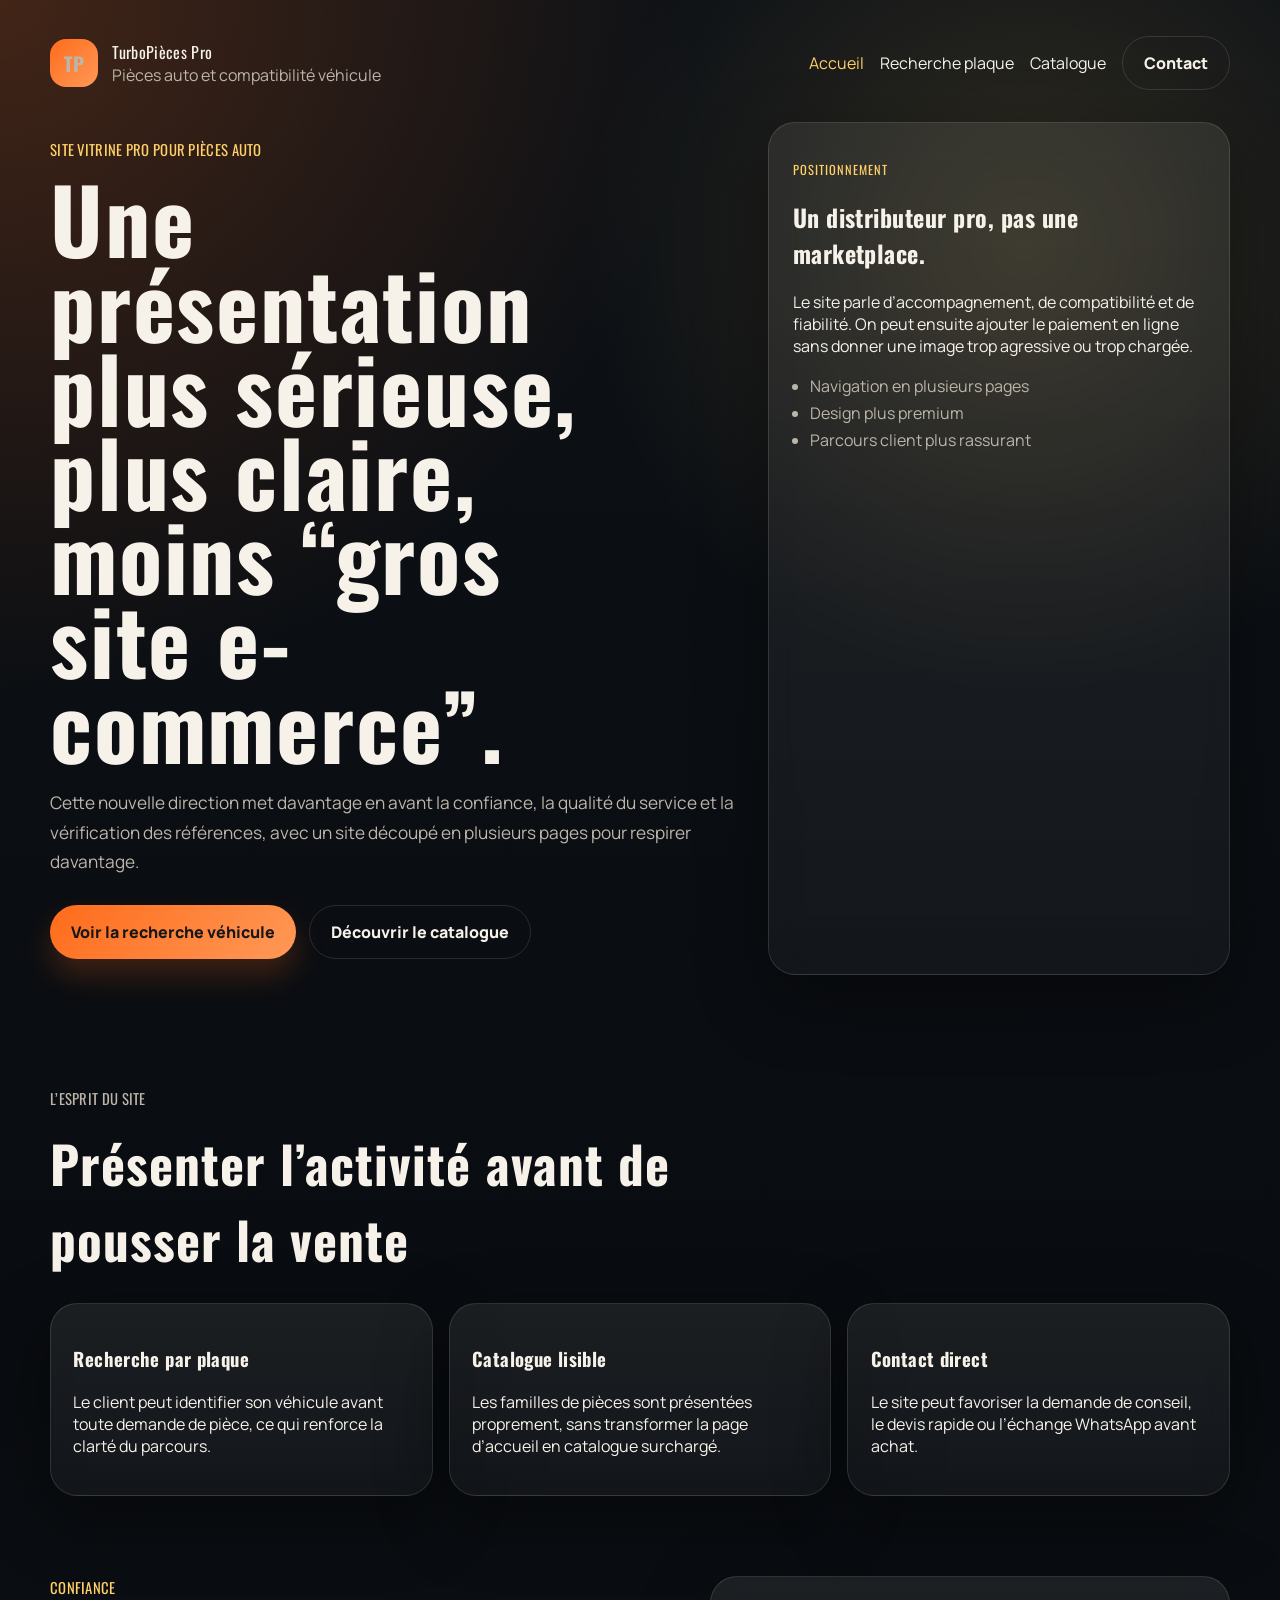
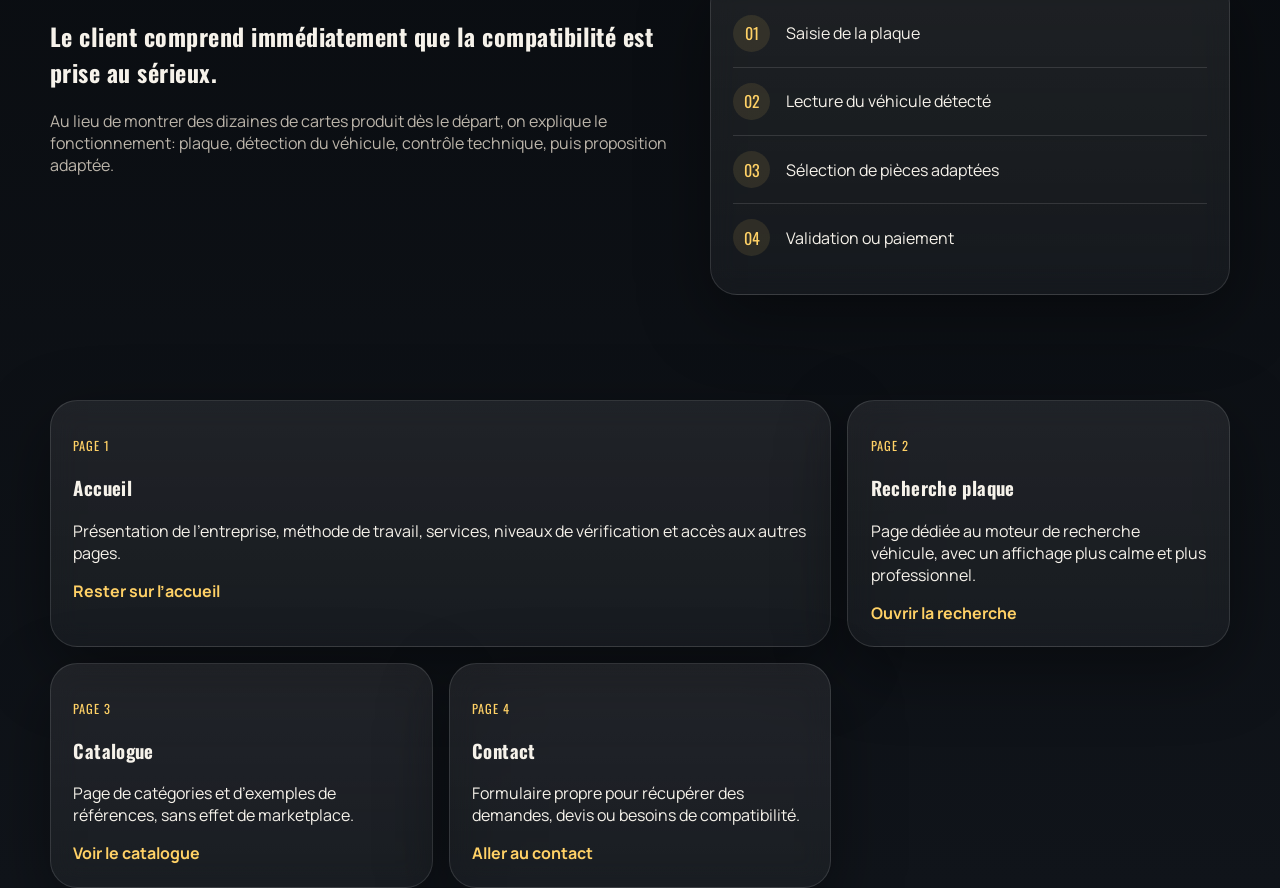
==== commit 5a0d86de: "Add files via upload" ====
--- a/index.html
+++ b/index.html
@@ -3,8 +3,8 @@
 <head>
   <meta charset="UTF-8">
   <meta name="viewport" content="width=device-width, initial-scale=1.0">
-  <title>TurboPièces Pro - Recherche par plaque et paiement sécurisé</title>
-  <meta name="description" content="TurboPièces Pro est une maquette de boutique de pièces auto avec recherche par plaque, compatibilité renforcée et paiement en ligne sécurisé.">
+  <title>TurboPièces Pro - Pièces auto et recherche véhicule</title>
+  <meta name="description" content="TurboPièces Pro est un site de pièces auto au style plus premium, avec recherche véhicule par plaque et accompagnement professionnel.">
   <link rel="preconnect" href="https://fonts.googleapis.com">
   <link rel="preconnect" href="https://fonts.gstatic.com" crossorigin>
   <link href="https://fonts.googleapis.com/css2?family=Oswald:wght@400;500;700&family=Manrope:wght@400;500;700;800&display=swap" rel="stylesheet">
@@ -12,353 +12,118 @@
 </head>
 <body>
   <div class="site-shell">
-    <header class="hero">
+    <header class="hero hero-home">
       <nav class="topbar">
         <div class="brand">
           <span class="brand-mark">TP</span>
           <div>
             <p>TurboPièces Pro</p>
-            <span>Plaque, compatibilité, paiement</span>
+            <span>Pièces auto et compatibilité véhicule</span>
           </div>
         </div>
         <div class="topbar-links">
-          <a href="#lookup">Recherche plaque</a>
-          <a href="#catalogue">Catalogue</a>
-          <a href="#checkout">Paiement</a>
-          <a href="#contact" class="button ghost">Parler à un expert</a>
+          <a href="index.html" class="nav-active">Accueil</a>
+          <a href="recherche.html">Recherche plaque</a>
+          <a href="catalogue.html">Catalogue</a>
+          <a href="contact.html" class="button ghost">Contact</a>
         </div>
       </nav>
 
-      <section class="hero-content">
+      <section class="hero-content hero-home-layout">
         <div class="hero-copy">
-          <p class="eyebrow">BOUTIQUE PRO PIÈCES AUTO</p>
-          <h1>Le client cherche par plaque, voit son véhicule, commande en confiance.</h1>
+          <p class="eyebrow">SITE VITRINE PRO POUR PIÈCES AUTO</p>
+          <h1>Une présentation plus sérieuse, plus claire, moins “gros site e-commerce”.</h1>
           <p class="hero-text">
-            Une expérience pensée pour vendre comme un vrai site pro: détection du véhicule, filtrage des pièces compatibles,
-            contrôle renforcé pour les références sensibles et paiement en ligne sécurisé.
+            Cette nouvelle direction met davantage en avant la confiance, la qualité du service et la vérification
+            des références, avec un site découpé en plusieurs pages pour respirer davantage.
           </p>
           <div class="hero-actions">
-            <a href="#lookup" class="button">Tester la recherche</a>
-            <a href="#checkout" class="button secondary">Voir le tunnel d’achat</a>
+            <a href="recherche.html" class="button">Voir la recherche véhicule</a>
+            <a href="catalogue.html" class="button secondary">Découvrir le catalogue</a>
           </div>
-          <ul class="stats">
-            <li><strong>1 recherche</strong><span>par plaque au centre du parcours</span></li>
-            <li><strong>3 niveaux</strong><span>de contrôle compatibilité</span></li>
-            <li><strong>100%</strong><span>paiement en ligne sécurisé</span></li>
-          </ul>
         </div>
 
-        <aside class="hero-card trust-card">
-          <p class="card-label">Parcours client</p>
-          <h2>Ce que voit ton client</h2>
-          <ol class="flow-list">
-            <li>Plaque saisie</li>
-            <li>Véhicule reconnu</li>
-            <li>Pièces compatibles affichées</li>
-            <li>Contrôle avant validation</li>
-            <li>Paiement immédiat</li>
-          </ol>
-          <div class="mini-status">
-            <span class="status-dot"></span>
-            <p>Prêt à brancher sur une vraie API véhicule + Stripe</p>
-          </div>
+        <aside class="hero-card intro-card">
+          <p class="card-label">Positionnement</p>
+          <h2>Un distributeur pro, pas une marketplace.</h2>
+          <p>
+            Le site parle d’accompagnement, de compatibilité et de fiabilité. On peut ensuite ajouter le paiement en
+            ligne sans donner une image trop agressive ou trop chargée.
+          </p>
+          <ul class="lookup-notes">
+            <li>Navigation en plusieurs pages</li>
+            <li>Design plus premium</li>
+            <li>Parcours client plus rassurant</li>
+          </ul>
         </aside>
       </section>
     </header>
 
     <main>
-      <section class="marquee">
-        <div class="marquee-track">
-          <span>recherche par plaque</span>
-          <span>vin en renfort</span>
-          <span>compatibilité moteur</span>
-          <span>paiement stripe</span>
-          <span>commande rassurante</span>
-          <span>validation avant expédition</span>
-          <span>recherche par plaque</span>
-          <span>vin en renfort</span>
-        </div>
-      </section>
-
-      <section class="section lookup-section" id="lookup">
+      <section class="section home-panels">
         <div class="section-heading narrow">
-          <p class="eyebrow">RECHERCHE PLAQUE</p>
-          <h2>Maquette du moteur principal</h2>
-          <p>Le client saisit sa plaque. Le site interroge une API véhicule, affiche la fiche détectée, puis ne montre que les pièces compatibles.</p>
+          <p class="eyebrow">L’ESPRIT DU SITE</p>
+          <h2>Présenter l’activité avant de pousser la vente</h2>
         </div>
 
-        <div class="lookup-layout">
-          <form class="plate-panel">
-            <div class="plate-head">
-              <p class="card-label">Étape 1</p>
-              <h3>Identifier le véhicule</h3>
-            </div>
-            <label class="plate-label" for="plate-input">Immatriculation</label>
-            <div class="plate-input-wrap">
-              <span class="plate-country">F</span>
-              <input id="plate-input" type="text" value="AB-123-CD" autocomplete="off" spellcheck="false">
-            </div>
-            <div class="plate-actions">
-              <button type="button" class="button" id="plate-search-button">Lancer la recherche</button>
-              <button type="button" class="button secondary" id="plate-demo-button">Changer de véhicule</button>
-            </div>
-            <ul class="lookup-notes">
-              <li>Plaque utilisée pour préidentifier le véhicule.</li>
-              <li>VIN demandé seulement pour les pièces à risque.</li>
-              <li>Validation finale affichée avant paiement.</li>
-            </ul>
-          </form>
-
-          <div class="vehicle-panel">
-            <div class="vehicle-card" id="vehicle-card">
-              <div class="vehicle-header">
-                <div>
-                  <p class="card-label">Étape 2</p>
-                  <h3 id="vehicle-title">Peugeot 308 II</h3>
-                </div>
-                <span class="compat-badge" id="vehicle-badge">Compatibilité forte</span>
-              </div>
-              <div class="vehicle-specs" id="vehicle-specs">
-                <span>1.6 BlueHDi 120</span>
-                <span>2018</span>
-                <span>Diesel</span>
-                <span>Boîte manuelle</span>
-              </div>
-              <p id="vehicle-summary">
-                Véhicule reconnu à partir de la plaque. Les produits ci-dessous sont filtrés pour cette configuration.
-              </p>
-              <div class="confidence-bar">
-                <div class="confidence-bar-fill" id="confidence-fill" style="width: 86%;"></div>
-              </div>
-              <small id="confidence-text">Niveau de confiance compatibilité: 86%</small>
-            </div>
-          </div>
-        </div>
-      </section>
-
-      <section class="section assurance-section">
-        <div class="section-heading narrow">
-          <p class="eyebrow">RASSURANCE</p>
-          <h2>Pourquoi le client se sent en sécurité</h2>
-        </div>
         <div class="assurance-grid">
           <article>
-            <h3>Plaque + moteur</h3>
-            <p>Le site ne se contente pas de la plaque. Il vérifie aussi les données moteur et la version du véhicule.</p>
+            <h3>Recherche par plaque</h3>
+            <p>Le client peut identifier son véhicule avant toute demande de pièce, ce qui renforce la clarté du parcours.</p>
           </article>
           <article>
-            <h3>Blocage intelligent</h3>
-            <p>Si une pièce critique n’est pas certaine, le bouton d’achat peut demander le VIN avant validation.</p>
+            <h3>Catalogue lisible</h3>
+            <p>Les familles de pièces sont présentées proprement, sans transformer la page d’accueil en catalogue surchargé.</p>
           </article>
           <article>
-            <h3>Preuve avant paiement</h3>
-            <p>Une bannière de compatibilité apparaît sur la fiche produit et récapitule ce qui a été contrôlé.</p>
+            <h3>Contact direct</h3>
+            <p>Le site peut favoriser la demande de conseil, le devis rapide ou l’échange WhatsApp avant achat.</p>
           </article>
         </div>
       </section>
 
-      <section class="section" id="catalogue">
-        <div class="section-heading">
-          <p class="eyebrow">CATALOGUE FILTRÉ</p>
-          <h2>Pièces compatibles avec le véhicule détecté</h2>
+      <section class="section split-band">
+        <div class="split-copy">
+          <p class="eyebrow">CONFIANCE</p>
+          <h2>Le client comprend immédiatement que la compatibilité est prise au sérieux.</h2>
+          <p class="service-copy">
+            Au lieu de montrer des dizaines de cartes produit dès le départ, on explique le fonctionnement:
+            plaque, détection du véhicule, contrôle technique, puis proposition adaptée.
+          </p>
         </div>
-        <div class="product-grid catalog-grid">
-          <article class="product-card">
-            <p class="product-tag">Compatible validé</p>
-            <h3>Kit freinage avant Bosch</h3>
-            <p>Plaquettes + disques ventilés compatibles avec Peugeot 308 II 1.6 BlueHDi 120.</p>
-            <div class="product-flags">
-              <span>Montage avant</span>
-              <span>Stock 12</span>
-              <span>24/48h</span>
-            </div>
-            <div class="product-meta">
-              <strong>149€</strong>
-              <span>Compatibilité: 97%</span>
-            </div>
-            <button type="button" class="button full add-cart-button" data-product="Kit freinage avant Bosch" data-price="149">Ajouter au panier</button>
-          </article>
-
-          <article class="product-card accent">
-            <p class="product-tag">VIN conseillé</p>
-            <h3>Kit distribution SKF</h3>
-            <p>Référence sensible. La plaque suffit pour une présélection, mais le VIN est recommandé avant expédition.</p>
-            <div class="product-flags">
-              <span>Moteur critique</span>
-              <span>Contrôle humain</span>
-              <span>Sur demande</span>
-            </div>
-            <div class="product-meta">
-              <strong>219€</strong>
-              <span>Compatibilité: 82%</span>
-            </div>
-            <button type="button" class="button full secondary add-cart-button" data-product="Kit distribution SKF" data-price="219">Ajouter avec vérification</button>
-          </article>
-
-          <article class="product-card">
-            <p class="product-tag">Entretien rapide</p>
-            <h3>Pack vidange complet</h3>
-            <p>Huile + filtres + bouchon de vidange, sélection adaptée au profil véhicule détecté.</p>
-            <div class="product-flags">
-              <span>Révision</span>
-              <span>Stock 30</span>
-              <span>Très demandé</span>
-            </div>
-            <div class="product-meta">
-              <strong>94€</strong>
-              <span>Compatibilité: 95%</span>
-            </div>
-            <button type="button" class="button full add-cart-button" data-product="Pack vidange complet" data-price="94">Ajouter au panier</button>
-          </article>
+        <div class="process-card">
+          <div class="process-line"><span>01</span><p>Saisie de la plaque</p></div>
+          <div class="process-line"><span>02</span><p>Lecture du véhicule détecté</p></div>
+          <div class="process-line"><span>03</span><p>Sélection de pièces adaptées</p></div>
+          <div class="process-line"><span>04</span><p>Validation ou paiement</p></div>
         </div>
       </section>
 
-      <section class="section process-section">
-        <div class="section-heading">
-          <p class="eyebrow">TUNNEL PRO</p>
-          <h2>Ce qu’il faudra brancher en vrai</h2>
-        </div>
-        <div class="timeline-grid">
-          <article>
-            <span>01</span>
-            <h3>API plaque / véhicule</h3>
-            <p>Service partenaire pour récupérer les données techniques exploitables à partir de l’immatriculation.</p>
-          </article>
-          <article>
-            <span>02</span>
-            <h3>Base de compatibilité</h3>
-            <p>Catalogue de pièces avec correspondance exacte par moteur, finition, année et parfois VIN.</p>
-          </article>
-          <article>
-            <span>03</span>
-            <h3>Paiement Stripe</h3>
-            <p>Checkout carte bancaire, 3D Secure, mails de confirmation et gestion du statut de commande.</p>
-          </article>
-          <article>
-            <span>04</span>
-            <h3>Back-office</h3>
-            <p>Validation manuelle des cas sensibles, suivi des commandes et mise à jour des stocks.</p>
-          </article>
-        </div>
-      </section>
-
-      <section class="section checkout-section" id="checkout">
-        <div class="section-heading">
-          <p class="eyebrow">PANIER + PAIEMENT</p>
-          <h2>Prévisualisation du checkout</h2>
-        </div>
-
-        <div class="checkout-layout">
-          <div class="cart-card">
-            <div class="checkout-card-head">
-              <div>
-                <p class="card-label">Étape 3</p>
-                <h3>Panier client</h3>
-              </div>
-              <span class="checkout-pill">Paiement en ligne</span>
-            </div>
-
-            <div class="cart-items" id="cart-items">
-              <article class="cart-item">
-                <div>
-                  <strong>Kit freinage avant Bosch</strong>
-                  <p>Compatible avec Peugeot 308 II 1.6 BlueHDi 120</p>
-                </div>
-                <span>149€</span>
-              </article>
-            </div>
-
-            <div class="cart-totals">
-              <div><span>Sous-total</span><strong id="subtotal">149€</strong></div>
-              <div><span>Livraison</span><strong>9€</strong></div>
-              <div class="total-row"><span>Total</span><strong id="total">158€</strong></div>
-            </div>
-          </div>
-
-          <div class="payment-card">
-            <div class="checkout-card-head">
-              <div>
-                <p class="card-label">Étape 4</p>
-                <h3>Paiement sécurisé</h3>
-              </div>
-              <span class="secure-badge">3D Secure</span>
-            </div>
-
-            <div class="secure-checks">
-              <span>Vehicule controle</span>
-              <span>Adresse validee</span>
-              <span>Carte securisee</span>
-            </div>
-
-            <form class="payment-form">
-              <label>
-                Nom sur la carte
-                <input type="text" placeholder="Malik K">
-              </label>
-              <label>
-                Numero de carte
-                <input type="text" placeholder="4242 4242 4242 4242">
-              </label>
-              <div class="payment-row">
-                <label>
-                  Expiration
-                  <input type="text" placeholder="12/28">
-                </label>
-                <label>
-                  CVC
-                  <input type="text" placeholder="123">
-                </label>
-              </div>
-              <div class="compat-summary">
-                <strong>Compatibilité affichée avant paiement</strong>
-                <p>Le client voit que sa commande correspond au véhicule détecté. Si le niveau de confiance est trop bas, le site demande un contrôle supplémentaire.</p>
-              </div>
-              <button type="button" class="button full">Payer maintenant</button>
-            </form>
-          </div>
-        </div>
-      </section>
-
-      <section class="section admin-section">
-        <div class="section-heading narrow">
-          <p class="eyebrow">BACK-OFFICE</p>
-          <h2>Vue opérateur pour les commandes sensibles</h2>
-        </div>
-        <div class="admin-grid">
-          <article class="admin-card">
-            <p class="card-label">Commande #2048</p>
-            <h3>Kit distribution SKF</h3>
-            <p>Peugeot 308 II • Plaque AB-123-CD • Niveau de confiance 82%</p>
-            <span class="admin-badge warning">VIN à demander</span>
-          </article>
-          <article class="admin-card">
-            <p class="card-label">Commande #2049</p>
-            <h3>Kit freinage avant Bosch</h3>
-            <p>Peugeot 308 II • Compatibilité forte • Paiement confirmé</p>
-            <span class="admin-badge success">Prêt à expédier</span>
-          </article>
-          <article class="admin-card">
-            <p class="card-label">Commande #2050</p>
-            <h3>Pack vidange complet</h3>
-            <p>Renault Clio V • Plaque reconnue • Contrôle automatique OK</p>
-            <span class="admin-badge success">Validation auto</span>
-          </article>
-        </div>
-      </section>
-
-      <section class="section contact-section" id="contact">
-        <div class="section-heading">
-          <p class="eyebrow">PROJET RÉEL</p>
-          <h2>Cette maquette peut devenir une vraie boutique en ligne.</h2>
-          <p>On peut brancher ton nom, ton logo, tes vraies pièces, une API véhicule, Stripe et un back-office simple pour traiter les commandes.</p>
-        </div>
-        <form class="contact-form">
-          <input type="text" placeholder="Nom de la société">
-          <input type="text" placeholder="Téléphone / WhatsApp">
-          <input type="email" placeholder="Email">
-          <textarea rows="4" placeholder="Décris ton activité, le type de pièces vendues et le pays ciblé"></textarea>
-          <button type="button" class="button full">Lancer le projet</button>
-        </form>
+      <section class="section editorial-grid">
+        <article class="editorial-card large">
+          <p class="card-label">PAGE 1</p>
+          <h3>Accueil</h3>
+          <p>Présentation de l’entreprise, méthode de travail, services, niveaux de vérification et accès aux autres pages.</p>
+          <a href="index.html">Rester sur l’accueil</a>
+        </article>
+        <article class="editorial-card">
+          <p class="card-label">PAGE 2</p>
+          <h3>Recherche plaque</h3>
+          <p>Page dédiée au moteur de recherche véhicule, avec un affichage plus calme et plus professionnel.</p>
+          <a href="recherche.html">Ouvrir la recherche</a>
+        </article>
+        <article class="editorial-card">
+          <p class="card-label">PAGE 3</p>
+          <h3>Catalogue</h3>
+          <p>Page de catégories et d’exemples de références, sans effet de marketplace.</p>
+          <a href="catalogue.html">Voir le catalogue</a>
+        </article>
+        <article class="editorial-card">
+          <p class="card-label">PAGE 4</p>
+          <h3>Contact</h3>
+          <p>Formulaire propre pour récupérer des demandes, devis ou besoins de compatibilité.</p>
+          <a href="contact.html">Aller au contact</a>
+        </article>
       </section>
     </main>
   </div>
--- a/styles.css
+++ b/styles.css
@@ -122,6 +122,14 @@
   flex-wrap: wrap;
 }
 
+.nav-active {
+  color: var(--accent-2);
+}
+
+.nav-active-button {
+  border-color: rgba(255, 209, 102, 0.45);
+}
+
 .button {
   display: inline-flex;
   align-items: center;
@@ -160,6 +168,20 @@
 .contact-section {
   display: grid;
   gap: 1.5rem;
+}
+
+.hero-home-layout {
+  min-height: 60vh;
+  align-items: center;
+}
+
+.hero-subpage {
+  padding-bottom: 0.5rem;
+}
+
+.subhero {
+  max-width: 55rem;
+  padding: 2rem 0 1rem;
 }
 
 .hero-content {
@@ -252,6 +274,10 @@
   line-height: 1.8;
 }
 
+.home-panels {
+  padding-top: 3rem;
+}
+
 .mini-status {
   display: flex;
   align-items: center;
@@ -288,6 +314,10 @@
 
 .section {
   padding: 5rem 0 0;
+}
+
+.first-section {
+  padding-top: 2rem;
 }
 
 .section-heading h2 {
@@ -431,7 +461,8 @@
 
 .assurance-grid,
 .timeline-grid,
-.admin-grid {
+.admin-grid,
+.editorial-grid {
   display: grid;
   gap: 1rem;
   margin-top: 1.6rem;
@@ -441,10 +472,72 @@
   grid-template-columns: repeat(3, minmax(0, 1fr));
 }
 
+.editorial-grid {
+  grid-template-columns: repeat(3, minmax(0, 1fr));
+}
+
 .assurance-grid article,
 .timeline-grid article,
-.admin-card {
+.admin-card,
+.editorial-card,
+.process-card {
   padding: 1.4rem;
+}
+
+.editorial-card,
+.process-card {
+  border: 1px solid var(--line);
+  border-radius: 1.7rem;
+  background: linear-gradient(180deg, rgba(255, 255, 255, 0.08), rgba(255, 255, 255, 0.04));
+  box-shadow: var(--shadow);
+  backdrop-filter: blur(14px);
+}
+
+.editorial-card.large {
+  grid-column: span 2;
+}
+
+.editorial-card a {
+  color: var(--accent-2);
+  font-weight: 700;
+}
+
+.split-band {
+  display: grid;
+  grid-template-columns: 1.1fr 0.9fr;
+  gap: 1.5rem;
+  align-items: stretch;
+}
+
+.split-copy {
+  padding-right: 1rem;
+}
+
+.process-line {
+  display: flex;
+  align-items: center;
+  gap: 1rem;
+  padding: 0.95rem 0;
+  border-bottom: 1px solid var(--line);
+}
+
+.process-line:last-child {
+  border-bottom: 0;
+}
+
+.process-line span {
+  display: inline-grid;
+  place-items: center;
+  width: 2.3rem;
+  height: 2.3rem;
+  border-radius: 999px;
+  background: rgba(255, 209, 102, 0.1);
+  color: var(--accent-2);
+  font-family: "Oswald", sans-serif;
+}
+
+.process-line p {
+  margin: 0;
 }
 
 .catalog-grid {
@@ -583,8 +676,14 @@
   .product-grid,
   .timeline-grid,
   .admin-grid,
-  .assurance-grid {
+  .assurance-grid,
+  .editorial-grid,
+  .split-band {
     grid-template-columns: 1fr;
+  }
+
+  .editorial-card.large {
+    grid-column: auto;
   }
 }
 
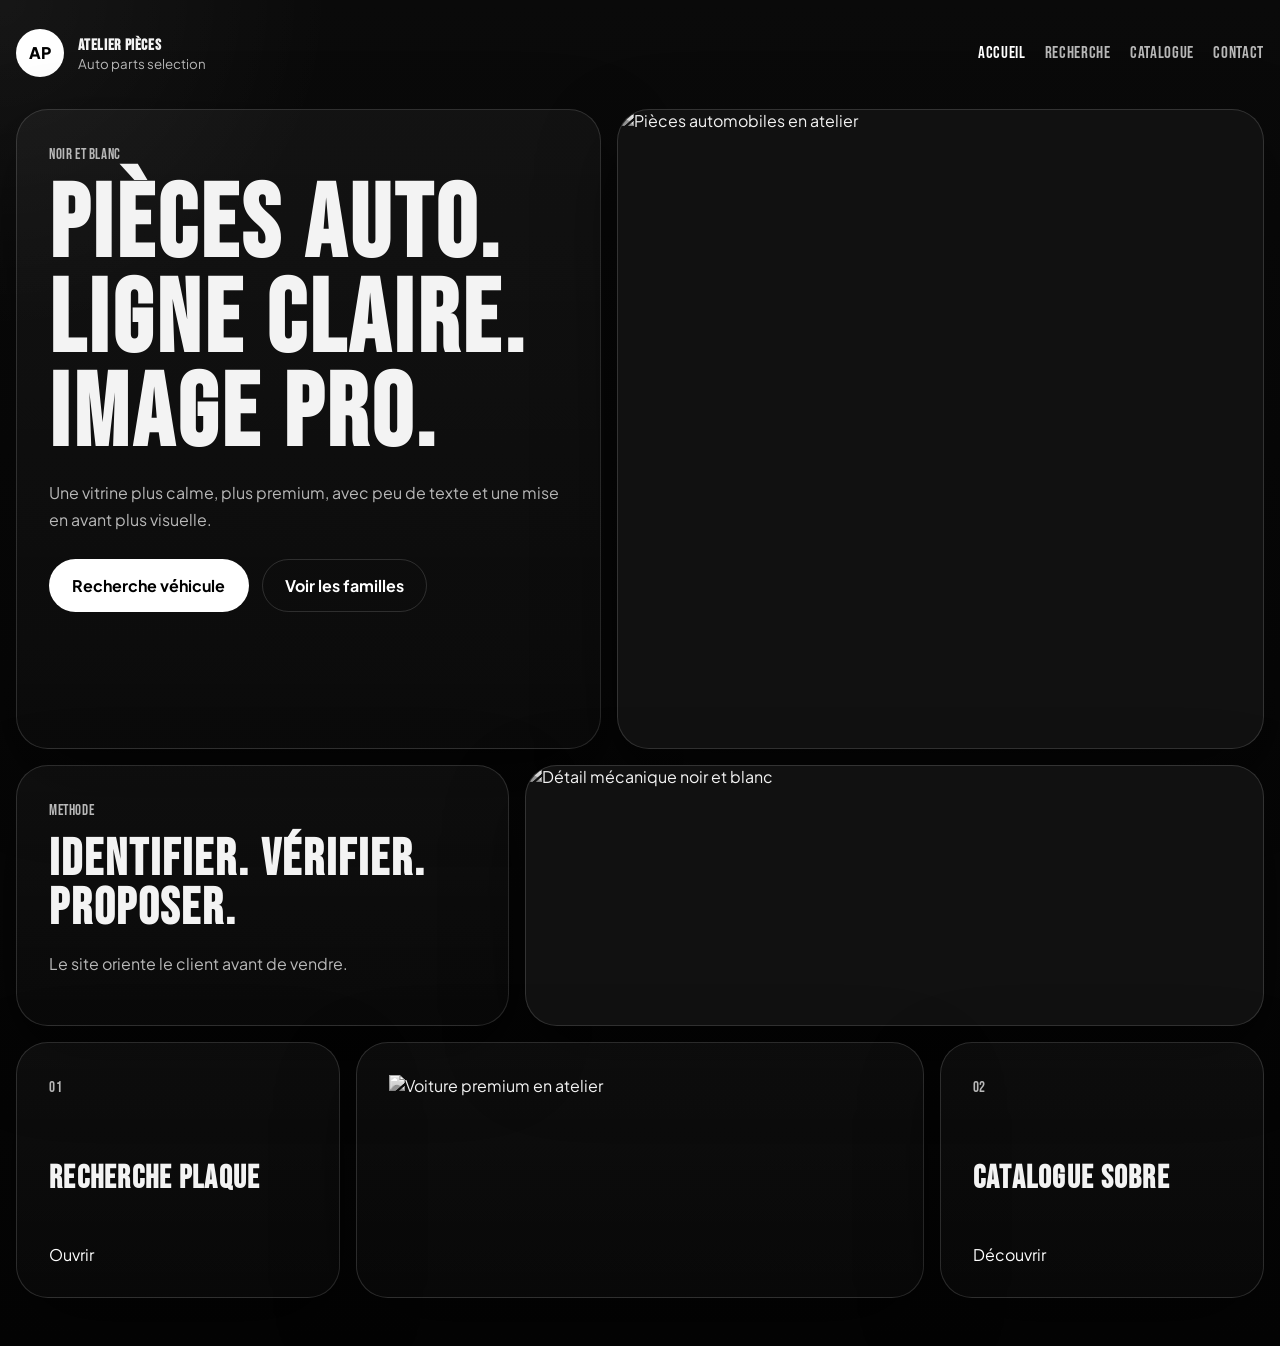
==== commit 36b83baf: "Add files via upload" ====
--- a/index.html
+++ b/index.html
@@ -3,131 +3,81 @@
 <head>
   <meta charset="UTF-8">
   <meta name="viewport" content="width=device-width, initial-scale=1.0">
-  <title>TurboPièces Pro - Pièces auto et recherche véhicule</title>
-  <meta name="description" content="TurboPièces Pro est un site de pièces auto au style plus premium, avec recherche véhicule par plaque et accompagnement professionnel.">
+  <title>Atelier Pièces - Pièces auto premium</title>
+  <meta name="description" content="Atelier Pièces est une direction visuelle noir et blanc, sobre et professionnelle pour un site de pièces auto.">
   <link rel="preconnect" href="https://fonts.googleapis.com">
   <link rel="preconnect" href="https://fonts.gstatic.com" crossorigin>
-  <link href="https://fonts.googleapis.com/css2?family=Oswald:wght@400;500;700&family=Manrope:wght@400;500;700;800&display=swap" rel="stylesheet">
+  <link href="https://fonts.googleapis.com/css2?family=Bebas+Neue&family=Plus+Jakarta+Sans:wght@400;500;700;800&display=swap" rel="stylesheet">
   <link rel="stylesheet" href="styles.css">
 </head>
 <body>
-  <div class="site-shell">
-    <header class="hero hero-home">
-      <nav class="topbar">
-        <div class="brand">
-          <span class="brand-mark">TP</span>
-          <div>
-            <p>TurboPièces Pro</p>
-            <span>Pièces auto et compatibilité véhicule</span>
-          </div>
+  <div class="page-frame">
+    <header class="site-header">
+      <a class="logo" href="index.html">
+        <span>AP</span>
+        <div>
+          <strong>Atelier Pièces</strong>
+          <small>Auto parts selection</small>
         </div>
-        <div class="topbar-links">
-          <a href="index.html" class="nav-active">Accueil</a>
-          <a href="recherche.html">Recherche plaque</a>
-          <a href="catalogue.html">Catalogue</a>
-          <a href="contact.html" class="button ghost">Contact</a>
-        </div>
+      </a>
+
+      <nav class="main-nav">
+        <a href="index.html" class="active">Accueil</a>
+        <a href="recherche.html">Recherche</a>
+        <a href="catalogue.html">Catalogue</a>
+        <a href="contact.html">Contact</a>
       </nav>
-
-      <section class="hero-content hero-home-layout">
-        <div class="hero-copy">
-          <p class="eyebrow">SITE VITRINE PRO POUR PIÈCES AUTO</p>
-          <h1>Une présentation plus sérieuse, plus claire, moins “gros site e-commerce”.</h1>
-          <p class="hero-text">
-            Cette nouvelle direction met davantage en avant la confiance, la qualité du service et la vérification
-            des références, avec un site découpé en plusieurs pages pour respirer davantage.
-          </p>
-          <div class="hero-actions">
-            <a href="recherche.html" class="button">Voir la recherche véhicule</a>
-            <a href="catalogue.html" class="button secondary">Découvrir le catalogue</a>
-          </div>
-        </div>
-
-        <aside class="hero-card intro-card">
-          <p class="card-label">Positionnement</p>
-          <h2>Un distributeur pro, pas une marketplace.</h2>
-          <p>
-            Le site parle d’accompagnement, de compatibilité et de fiabilité. On peut ensuite ajouter le paiement en
-            ligne sans donner une image trop agressive ou trop chargée.
-          </p>
-          <ul class="lookup-notes">
-            <li>Navigation en plusieurs pages</li>
-            <li>Design plus premium</li>
-            <li>Parcours client plus rassurant</li>
-          </ul>
-        </aside>
-      </section>
     </header>
 
     <main>
-      <section class="section home-panels">
-        <div class="section-heading narrow">
-          <p class="eyebrow">L’ESPRIT DU SITE</p>
-          <h2>Présenter l’activité avant de pousser la vente</h2>
-        </div>
+      <section class="hero-grid">
+        <article class="hero-copy-card">
+          <p class="eyebrow">NOIR ET BLANC</p>
+          <h1>Pièces auto. Ligne claire. Image pro.</h1>
+          <p>
+            Une vitrine plus calme, plus premium, avec peu de texte et une mise en avant plus visuelle.
+          </p>
+          <div class="hero-actions">
+            <a href="recherche.html" class="button light">Recherche véhicule</a>
+            <a href="catalogue.html" class="button dark">Voir les familles</a>
+          </div>
+        </article>
 
-        <div class="assurance-grid">
-          <article>
-            <h3>Recherche par plaque</h3>
-            <p>Le client peut identifier son véhicule avant toute demande de pièce, ce qui renforce la clarté du parcours.</p>
-          </article>
-          <article>
-            <h3>Catalogue lisible</h3>
-            <p>Les familles de pièces sont présentées proprement, sans transformer la page d’accueil en catalogue surchargé.</p>
-          </article>
-          <article>
-            <h3>Contact direct</h3>
-            <p>Le site peut favoriser la demande de conseil, le devis rapide ou l’échange WhatsApp avant achat.</p>
-          </article>
-        </div>
+        <article class="hero-image-card image-tall">
+          <img src="https://images.unsplash.com/photo-1487754180451-c456f719a1fc?auto=format&fit=crop&w=1200&q=80" alt="Pièces automobiles en atelier">
+        </article>
       </section>
 
-      <section class="section split-band">
-        <div class="split-copy">
-          <p class="eyebrow">CONFIANCE</p>
-          <h2>Le client comprend immédiatement que la compatibilité est prise au sérieux.</h2>
-          <p class="service-copy">
-            Au lieu de montrer des dizaines de cartes produit dès le départ, on explique le fonctionnement:
-            plaque, détection du véhicule, contrôle technique, puis proposition adaptée.
-          </p>
-        </div>
-        <div class="process-card">
-          <div class="process-line"><span>01</span><p>Saisie de la plaque</p></div>
-          <div class="process-line"><span>02</span><p>Lecture du véhicule détecté</p></div>
-          <div class="process-line"><span>03</span><p>Sélection de pièces adaptées</p></div>
-          <div class="process-line"><span>04</span><p>Validation ou paiement</p></div>
-        </div>
+      <section class="duo-grid">
+        <article class="info-card">
+          <p class="eyebrow">METHODE</p>
+          <h2>Identifier. Vérifier. Proposer.</h2>
+          <p>Le site oriente le client avant de vendre.</p>
+        </article>
+
+        <article class="image-card">
+          <img src="https://images.unsplash.com/photo-1613214149922-f1809c99b414?auto=format&fit=crop&w=1200&q=80" alt="Détail mécanique noir et blanc">
+        </article>
       </section>
 
-      <section class="section editorial-grid">
-        <article class="editorial-card large">
-          <p class="card-label">PAGE 1</p>
-          <h3>Accueil</h3>
-          <p>Présentation de l’entreprise, méthode de travail, services, niveaux de vérification et accès aux autres pages.</p>
-          <a href="index.html">Rester sur l’accueil</a>
+      <section class="triptych-grid">
+        <article class="panel-card">
+          <p class="eyebrow">01</p>
+          <h3>Recherche plaque</h3>
+          <a href="recherche.html">Ouvrir</a>
         </article>
-        <article class="editorial-card">
-          <p class="card-label">PAGE 2</p>
-          <h3>Recherche plaque</h3>
-          <p>Page dédiée au moteur de recherche véhicule, avec un affichage plus calme et plus professionnel.</p>
-          <a href="recherche.html">Ouvrir la recherche</a>
+
+        <article class="panel-card image-panel">
+          <img src="https://images.unsplash.com/photo-1503376780353-7e6692767b70?auto=format&fit=crop&w=1200&q=80" alt="Voiture premium en atelier">
         </article>
-        <article class="editorial-card">
-          <p class="card-label">PAGE 3</p>
-          <h3>Catalogue</h3>
-          <p>Page de catégories et d’exemples de références, sans effet de marketplace.</p>
-          <a href="catalogue.html">Voir le catalogue</a>
-        </article>
-        <article class="editorial-card">
-          <p class="card-label">PAGE 4</p>
-          <h3>Contact</h3>
-          <p>Formulaire propre pour récupérer des demandes, devis ou besoins de compatibilité.</p>
-          <a href="contact.html">Aller au contact</a>
+
+        <article class="panel-card">
+          <p class="eyebrow">02</p>
+          <h3>Catalogue sobre</h3>
+          <a href="catalogue.html">Découvrir</a>
         </article>
       </section>
     </main>
   </div>
-
-  <script src="script.js"></script>
 </body>
 </html>
--- a/styles.css
+++ b/styles.css
@@ -1,35 +1,34 @@
 :root {
-  --bg: #0a0d10;
-  --bg-soft: #131920;
-  --panel: rgba(255, 255, 255, 0.06);
-  --panel-strong: rgba(255, 255, 255, 0.09);
-  --text: #f6f2ea;
-  --muted: #bcb5aa;
-  --line: rgba(255, 255, 255, 0.12);
-  --accent: #ff6b1a;
-  --accent-soft: #ff9958;
-  --accent-2: #ffd166;
-  --success: #5fd8a0;
-  --warning: #ffbb55;
-  --shadow: 0 22px 70px rgba(0, 0, 0, 0.38);
+  --bg: #050505;
+  --panel: #111111;
+  --panel-soft: #171717;
+  --line: rgba(255, 255, 255, 0.14);
+  --text: #f3f3f3;
+  --muted: #b8b8b8;
+  --white: #ffffff;
+  --black: #000000;
+  --shadow: 0 30px 80px rgba(0, 0, 0, 0.45);
 }
 
 * {
   box-sizing: border-box;
 }
 
-html {
-  scroll-behavior: smooth;
-}
-
 body {
   margin: 0;
+  background:
+    radial-gradient(circle at top left, rgba(255, 255, 255, 0.05), transparent 18%),
+    linear-gradient(180deg, #0a0a0a 0%, #040404 100%);
   color: var(--text);
-  font-family: "Manrope", sans-serif;
-  background:
-    radial-gradient(circle at top left, rgba(255, 107, 26, 0.22), transparent 25%),
-    radial-gradient(circle at 80% 10%, rgba(255, 209, 102, 0.15), transparent 18%),
-    linear-gradient(180deg, #0d1116 0%, #090c10 55%, #10141a 100%);
+  font-family: "Plus Jakarta Sans", sans-serif;
+}
+
+img {
+  display: block;
+  width: 100%;
+  height: 100%;
+  object-fit: cover;
+  filter: grayscale(100%);
 }
 
 a {
@@ -43,338 +42,239 @@
   font: inherit;
 }
 
-.site-shell {
-  min-height: 100vh;
-}
-
-.hero,
-.section,
-.marquee {
-  width: min(1180px, calc(100% - 2rem));
+.page-frame {
+  width: min(1280px, calc(100% - 2rem));
   margin: 0 auto;
-}
-
-.hero {
-  padding: 1.25rem 0 2rem;
-}
-
-.topbar {
+  padding: 1rem 0 3rem;
+}
+
+.site-header {
   display: flex;
   justify-content: space-between;
   align-items: center;
   gap: 1rem;
-  padding: 1rem 0 2rem;
-}
-
-.brand {
+  padding: 0.8rem 0 2rem;
+}
+
+.logo {
   display: flex;
   align-items: center;
   gap: 0.9rem;
 }
 
-.brand-mark {
+.logo span {
   width: 3rem;
   height: 3rem;
   display: grid;
   place-items: center;
-  border-radius: 1rem;
-  background: linear-gradient(135deg, var(--accent), var(--accent-soft));
-  color: #161616;
+  border: 1px solid var(--line);
+  border-radius: 50%;
+  background: var(--white);
+  color: var(--black);
   font-weight: 800;
-  font-size: 1.2rem;
-  font-family: "Oswald", sans-serif;
-}
-
-.brand p,
-.brand span {
-  margin: 0;
-}
-
-.brand p,
+}
+
+.logo strong,
+.main-nav a,
 .eyebrow,
 h1,
 h2,
-h3,
-.card-label {
-  font-family: "Oswald", sans-serif;
-  letter-spacing: 0.02em;
-}
-
-.brand span,
-.hero-text,
-.section-heading p,
-.lookup-notes,
-.vehicle-card p,
-.product-card p,
-.timeline-grid p,
-.admin-card p,
-.compat-summary p,
-.flow-list,
-.service-copy,
-.cart-item p {
+h3 {
+  font-family: "Bebas Neue", sans-serif;
+  letter-spacing: 0.04em;
+}
+
+.logo small {
+  display: block;
   color: var(--muted);
 }
 
-.topbar-links {
-  display: flex;
-  align-items: center;
+.main-nav {
+  display: flex;
+  gap: 1.2rem;
+  flex-wrap: wrap;
+}
+
+.main-nav a {
+  color: var(--muted);
+  font-size: 1.05rem;
+}
+
+.main-nav a.active {
+  color: var(--white);
+}
+
+.hero-grid,
+.duo-grid,
+.triptych-grid,
+.lookup-minimal-grid,
+.contact-minimal-grid {
+  display: grid;
   gap: 1rem;
+}
+
+.hero-grid {
+  grid-template-columns: 0.95fr 1.05fr;
+}
+
+.hero-copy-card,
+.info-card,
+.panel-card,
+.search-card,
+.vehicle-result-card,
+.contact-card,
+.catalog-copy {
+  background: linear-gradient(180deg, rgba(255, 255, 255, 0.04), rgba(255, 255, 255, 0.02));
+  border: 1px solid var(--line);
+  box-shadow: var(--shadow);
+}
+
+.hero-copy-card,
+.info-card,
+.panel-card,
+.search-card,
+.vehicle-result-card,
+.contact-card {
+  padding: 2rem;
+  border-radius: 2rem;
+}
+
+.image-card,
+.hero-image-card,
+.catalog-card,
+.wide-image-card {
+  overflow: hidden;
+  border-radius: 2rem;
+  border: 1px solid var(--line);
+  box-shadow: var(--shadow);
+  background: var(--panel);
+}
+
+.image-tall {
+  min-height: 40rem;
+}
+
+.eyebrow {
+  margin: 0 0 0.8rem;
+  color: var(--muted);
+  font-size: 0.95rem;
+}
+
+h1 {
+  margin: 0;
+  font-size: clamp(3.6rem, 8vw, 7rem);
+  line-height: 0.92;
+}
+
+h2 {
+  margin: 0;
+  font-size: clamp(2rem, 4vw, 3.2rem);
+  line-height: 0.95;
+}
+
+h3 {
+  margin: 0;
+  font-size: 2rem;
+}
+
+p {
+  color: var(--muted);
+  line-height: 1.7;
+}
+
+.hero-copy-card p {
+  max-width: 32rem;
+}
+
+.hero-actions {
+  display: flex;
   flex-wrap: wrap;
-}
-
-.nav-active {
-  color: var(--accent-2);
-}
-
-.nav-active-button {
-  border-color: rgba(255, 209, 102, 0.45);
+  gap: 0.8rem;
+  margin-top: 1.6rem;
 }
 
 .button {
   display: inline-flex;
   align-items: center;
   justify-content: center;
-  width: fit-content;
-  border: 0;
   border-radius: 999px;
-  padding: 0.95rem 1.3rem;
-  background: linear-gradient(135deg, var(--accent), var(--accent-soft));
-  color: #171717;
-  font-weight: 800;
+  padding: 0.95rem 1.4rem;
+  border: 1px solid var(--line);
   cursor: pointer;
-  box-shadow: 0 16px 30px rgba(255, 107, 26, 0.22);
-  transition: transform 180ms ease, box-shadow 180ms ease, background 180ms ease;
-}
-
-.button:hover {
-  transform: translateY(-2px);
-}
-
-.button.secondary,
-.button.ghost {
+  font-weight: 700;
+}
+
+.button.light {
+  background: var(--white);
+  color: var(--black);
+}
+
+.button.dark {
   background: transparent;
-  color: var(--text);
-  border: 1px solid var(--line);
-  box-shadow: none;
-}
-
-.button.full {
-  width: 100%;
-}
-
-.hero-content,
-.lookup-layout,
-.checkout-layout,
-.contact-section {
-  display: grid;
-  gap: 1.5rem;
-}
-
-.hero-home-layout {
-  min-height: 60vh;
-  align-items: center;
-}
-
-.hero-subpage {
-  padding-bottom: 0.5rem;
-}
-
-.subhero {
-  max-width: 55rem;
-  padding: 2rem 0 1rem;
-}
-
-.hero-content {
-  grid-template-columns: 1.2fr 0.8fr;
-  align-items: stretch;
-}
-
-.hero-copy {
-  padding: 1rem 0;
-}
-
-.eyebrow {
-  margin: 0 0 1rem;
-  font-size: 0.92rem;
-  color: var(--accent-2);
-}
-
-h1 {
-  margin: 0;
-  max-width: 12ch;
-  line-height: 0.94;
-  font-size: clamp(3rem, 7vw, 6rem);
-}
-
-.hero-text {
-  max-width: 48rem;
-  font-size: 1.08rem;
-  line-height: 1.7;
-  margin: 1.4rem 0 0;
-}
-
-.hero-actions {
-  display: flex;
-  flex-wrap: wrap;
-  gap: 0.85rem;
-  margin-top: 1.8rem;
-}
-
-.stats {
-  display: grid;
-  grid-template-columns: repeat(3, minmax(0, 1fr));
-  gap: 1rem;
-  list-style: none;
-  padding: 0;
-  margin: 2rem 0 0;
-}
-
-.stats li {
-  padding-top: 1rem;
-  border-top: 1px solid var(--line);
-}
-
-.stats strong,
-.product-meta strong,
-.cart-totals strong {
-  display: block;
-  font-family: "Oswald", sans-serif;
-  font-size: 1.7rem;
-}
-
-.hero-card,
-.plate-panel,
-.vehicle-card,
-.product-card,
-.timeline-grid article,
-.cart-card,
-.payment-card,
-.admin-card,
-.contact-form,
-.assurance-grid article {
-  border: 1px solid var(--line);
-  border-radius: 1.7rem;
-  background: linear-gradient(180deg, rgba(255, 255, 255, 0.08), rgba(255, 255, 255, 0.04));
-  box-shadow: var(--shadow);
-  backdrop-filter: blur(14px);
-}
-
-.hero-card,
-.plate-panel,
-.vehicle-card,
-.cart-card,
-.payment-card,
-.contact-form {
-  padding: 1.5rem;
-}
-
-.flow-list {
-  margin: 1rem 0 0;
-  padding-left: 1.1rem;
-  line-height: 1.8;
-}
-
-.home-panels {
-  padding-top: 3rem;
-}
-
-.mini-status {
-  display: flex;
-  align-items: center;
-  gap: 0.7rem;
-  padding-top: 1rem;
+  color: var(--white);
+}
+
+.duo-grid {
+  grid-template-columns: 0.8fr 1.2fr;
   margin-top: 1rem;
-  border-top: 1px solid var(--line);
-}
-
-.status-dot {
-  width: 0.75rem;
-  height: 0.75rem;
-  border-radius: 999px;
-  background: var(--success);
-  box-shadow: 0 0 0 0.35rem rgba(95, 216, 160, 0.14);
-}
-
-.marquee {
-  overflow: hidden;
+}
+
+.triptych-grid {
+  grid-template-columns: 0.8fr 1.4fr 0.8fr;
   margin-top: 1rem;
-  border-top: 1px solid var(--line);
-  border-bottom: 1px solid var(--line);
-}
-
-.marquee-track {
-  display: flex;
-  gap: 2rem;
-  width: max-content;
-  padding: 1rem 0;
-  text-transform: uppercase;
-  color: var(--muted);
-  animation: slide 22s linear infinite;
-}
-
-.section {
-  padding: 5rem 0 0;
-}
-
-.first-section {
-  padding-top: 2rem;
-}
-
-.section-heading h2 {
-  margin: 0;
-  font-size: clamp(2.2rem, 4vw, 3.7rem);
-}
-
-.section-heading.narrow {
-  max-width: 50rem;
-}
-
-.lookup-layout,
-.checkout-layout,
-.contact-section {
+}
+
+.panel-card {
+  display: flex;
+  flex-direction: column;
+  justify-content: space-between;
+  min-height: 16rem;
+}
+
+.panel-card a {
+  color: var(--white);
+}
+
+.page-intro {
+  max-width: 45rem;
+  padding: 1rem 0 1.5rem;
+}
+
+.lookup-minimal-grid,
+.contact-minimal-grid {
   grid-template-columns: repeat(2, minmax(0, 1fr));
-  margin-top: 1.8rem;
-}
-
-.plate-head,
-.vehicle-header,
-.checkout-card-head {
-  display: flex;
-  justify-content: space-between;
-  gap: 1rem;
-  align-items: start;
 }
 
 .plate-label {
   display: block;
-  margin: 1rem 0 0.55rem;
+  margin-bottom: 0.6rem;
 }
 
 .plate-input-wrap {
   display: grid;
   grid-template-columns: auto 1fr;
   overflow: hidden;
-  border-radius: 1rem;
-  border: 1px solid var(--line);
-  background: rgba(8, 10, 14, 0.74);
+  border-radius: 1.4rem;
+  border: 1px solid var(--line);
+  background: #0d0d0d;
 }
 
 .plate-country {
   display: grid;
   place-items: center;
-  min-width: 3.7rem;
-  font-weight: 800;
-  background: linear-gradient(180deg, #2457d6, #12348a);
+  min-width: 3.8rem;
+  border-right: 1px solid var(--line);
+  color: var(--white);
 }
 
 input,
 textarea {
   width: 100%;
-  padding: 1rem;
-  border: 1px solid var(--line);
-  border-radius: 1rem;
-  background: rgba(8, 10, 14, 0.7);
-  color: var(--text);
+  padding: 1rem 1.1rem;
+  border-radius: 1.1rem;
+  border: 1px solid var(--line);
+  background: #0d0d0d;
+  color: var(--white);
 }
 
 .plate-input-wrap input {
@@ -385,334 +285,79 @@
   font-weight: 800;
 }
 
-.plate-actions {
+.spec-list {
   display: flex;
   flex-wrap: wrap;
+  gap: 0.7rem;
+  margin: 1rem 0;
+}
+
+.spec-list span,
+.result-badge {
+  display: inline-flex;
+  padding: 0.65rem 0.9rem;
+  border: 1px solid var(--line);
+  border-radius: 999px;
+  background: #0d0d0d;
+}
+
+.wide-image-card {
+  margin-top: 1rem;
+  min-height: 26rem;
+}
+
+.catalog-grid {
+  display: grid;
+  grid-template-columns: repeat(2, minmax(0, 1fr));
+  gap: 1rem;
+}
+
+.catalog-card {
+  position: relative;
+  min-height: 26rem;
+}
+
+.catalog-copy {
+  position: absolute;
+  left: 1rem;
+  right: 1rem;
+  bottom: 1rem;
+  padding: 1.2rem;
+  border-radius: 1.4rem;
+  backdrop-filter: blur(10px);
+}
+
+.contact-card {
+  display: grid;
   gap: 0.85rem;
-  margin-top: 1rem;
-}
-
-.lookup-notes {
-  margin: 1rem 0 0;
-  padding-left: 1.1rem;
-  line-height: 1.7;
-}
-
-.compat-badge,
-.checkout-pill,
-.secure-badge,
-.admin-badge {
-  display: inline-flex;
-  align-items: center;
-  justify-content: center;
-  padding: 0.45rem 0.75rem;
-  border-radius: 999px;
-  font-size: 0.84rem;
-  font-weight: 800;
-}
-
-.compat-badge,
-.checkout-pill,
-.secure-badge,
-.admin-badge.success {
-  background: rgba(95, 216, 160, 0.12);
-  color: #b8ffd6;
-  border: 1px solid rgba(95, 216, 160, 0.3);
-}
-
-.admin-badge.warning {
-  background: rgba(255, 187, 85, 0.12);
-  color: #ffd9a1;
-  border: 1px solid rgba(255, 187, 85, 0.28);
-}
-
-.vehicle-specs,
-.product-flags,
-.secure-checks {
-  display: flex;
-  flex-wrap: wrap;
-  gap: 0.6rem;
-}
-
-.vehicle-specs span,
-.product-flags span,
-.secure-checks span {
-  padding: 0.55rem 0.8rem;
-  border-radius: 999px;
-  border: 1px solid var(--line);
-  background: rgba(255, 255, 255, 0.04);
-  color: var(--text);
-  font-size: 0.92rem;
-}
-
-.confidence-bar {
-  height: 0.8rem;
-  overflow: hidden;
-  margin-top: 1rem;
-  border-radius: 999px;
-  background: rgba(255, 255, 255, 0.08);
-}
-
-.confidence-bar-fill {
-  height: 100%;
-  border-radius: inherit;
-  background: linear-gradient(90deg, var(--warning), var(--success));
-}
-
-.assurance-grid,
-.timeline-grid,
-.admin-grid,
-.editorial-grid {
-  display: grid;
-  gap: 1rem;
-  margin-top: 1.6rem;
-}
-
-.assurance-grid {
-  grid-template-columns: repeat(3, minmax(0, 1fr));
-}
-
-.editorial-grid {
-  grid-template-columns: repeat(3, minmax(0, 1fr));
-}
-
-.assurance-grid article,
-.timeline-grid article,
-.admin-card,
-.editorial-card,
-.process-card {
-  padding: 1.4rem;
-}
-
-.editorial-card,
-.process-card {
-  border: 1px solid var(--line);
-  border-radius: 1.7rem;
-  background: linear-gradient(180deg, rgba(255, 255, 255, 0.08), rgba(255, 255, 255, 0.04));
-  box-shadow: var(--shadow);
-  backdrop-filter: blur(14px);
-}
-
-.editorial-card.large {
-  grid-column: span 2;
-}
-
-.editorial-card a {
-  color: var(--accent-2);
-  font-weight: 700;
-}
-
-.split-band {
-  display: grid;
-  grid-template-columns: 1.1fr 0.9fr;
-  gap: 1.5rem;
-  align-items: stretch;
-}
-
-.split-copy {
-  padding-right: 1rem;
-}
-
-.process-line {
-  display: flex;
-  align-items: center;
-  gap: 1rem;
-  padding: 0.95rem 0;
-  border-bottom: 1px solid var(--line);
-}
-
-.process-line:last-child {
-  border-bottom: 0;
-}
-
-.process-line span {
-  display: inline-grid;
-  place-items: center;
-  width: 2.3rem;
-  height: 2.3rem;
-  border-radius: 999px;
-  background: rgba(255, 209, 102, 0.1);
-  color: var(--accent-2);
-  font-family: "Oswald", sans-serif;
-}
-
-.process-line p {
-  margin: 0;
-}
-
-.catalog-grid {
-  margin-top: 1.6rem;
-}
-
-.product-grid {
-  display: grid;
-  grid-template-columns: repeat(3, minmax(0, 1fr));
-  gap: 1rem;
-}
-
-.product-card.accent {
-  background: linear-gradient(180deg, rgba(255, 107, 26, 0.22), rgba(255, 255, 255, 0.05));
-}
-
-.product-tag,
-.card-label {
-  text-transform: uppercase;
-  font-size: 0.78rem;
-  letter-spacing: 0.08em;
-  color: var(--accent-2);
-}
-
-.product-meta,
-.cart-item,
-.cart-totals div,
-.payment-row {
-  display: flex;
-  justify-content: space-between;
-  gap: 1rem;
-}
-
-.product-meta,
-.cart-totals {
-  margin-top: 1.3rem;
-}
-
-.timeline-grid {
-  grid-template-columns: repeat(4, minmax(0, 1fr));
-}
-
-.timeline-grid span {
-  color: var(--accent-2);
-  font-family: "Oswald", sans-serif;
-  font-size: 1.05rem;
-}
-
-.cart-items {
-  display: grid;
-  gap: 0.9rem;
-  margin-top: 1rem;
-}
-
-.cart-item {
-  align-items: start;
-  padding: 1rem 0;
-  border-bottom: 1px solid var(--line);
-}
-
-.cart-item strong,
-.compat-summary strong {
-  display: block;
-}
-
-.cart-totals div {
-  align-items: center;
-  padding-top: 0.9rem;
-}
-
-.total-row {
-  border-top: 1px solid var(--line);
-  margin-top: 0.6rem;
-}
-
-.payment-form,
-.contact-form {
-  display: grid;
-  gap: 0.85rem;
-}
-
-.payment-form label {
-  display: grid;
-  gap: 0.45rem;
-}
-
-.payment-row {
-  gap: 0.85rem;
-}
-
-.payment-row label {
-  flex: 1;
-}
-
-.compat-summary {
-  padding: 1rem;
-  border: 1px solid var(--line);
-  border-radius: 1rem;
-  background: rgba(255, 255, 255, 0.03);
-}
-
-.admin-grid {
-  grid-template-columns: repeat(3, minmax(0, 1fr));
-}
-
-.contact-section {
-  align-items: start;
-  padding-bottom: 5rem;
-}
-
-.reveal {
-  opacity: 0;
-  transform: translateY(22px);
-  transition: opacity 500ms ease, transform 500ms ease;
-}
-
-.reveal.visible {
-  opacity: 1;
-  transform: translateY(0);
-}
-
-@keyframes slide {
-  from {
-    transform: translateX(0);
-  }
-  to {
-    transform: translateX(-50%);
-  }
-}
-
-@media (max-width: 1080px) {
-  .hero-content,
-  .lookup-layout,
-  .checkout-layout,
-  .contact-section,
-  .product-grid,
-  .timeline-grid,
-  .admin-grid,
-  .assurance-grid,
-  .editorial-grid,
-  .split-band {
+}
+
+.contact-image {
+  min-height: 34rem;
+}
+
+@media (max-width: 980px) {
+  .hero-grid,
+  .duo-grid,
+  .triptych-grid,
+  .lookup-minimal-grid,
+  .contact-minimal-grid,
+  .catalog-grid {
     grid-template-columns: 1fr;
   }
-
-  .editorial-card.large {
-    grid-column: auto;
+}
+
+@media (max-width: 760px) {
+  .page-frame {
+    width: min(100% - 1rem, 1280px);
   }
-}
-
-@media (max-width: 760px) {
-  .hero,
-  .section,
-  .marquee {
-    width: min(100% - 1.2rem, 1180px);
-  }
-
-  .topbar {
+
+  .site-header {
     flex-direction: column;
     align-items: flex-start;
   }
 
-  .stats {
-    grid-template-columns: 1fr;
+  h1 {
+    font-size: 3.6rem;
   }
-
-  .plate-head,
-  .vehicle-header,
-  .checkout-card-head,
-  .product-meta,
-  .cart-item,
-  .payment-row {
-    flex-direction: column;
-  }
-
-  h1 {
-    font-size: 3.2rem;
-  }
-}
+}
